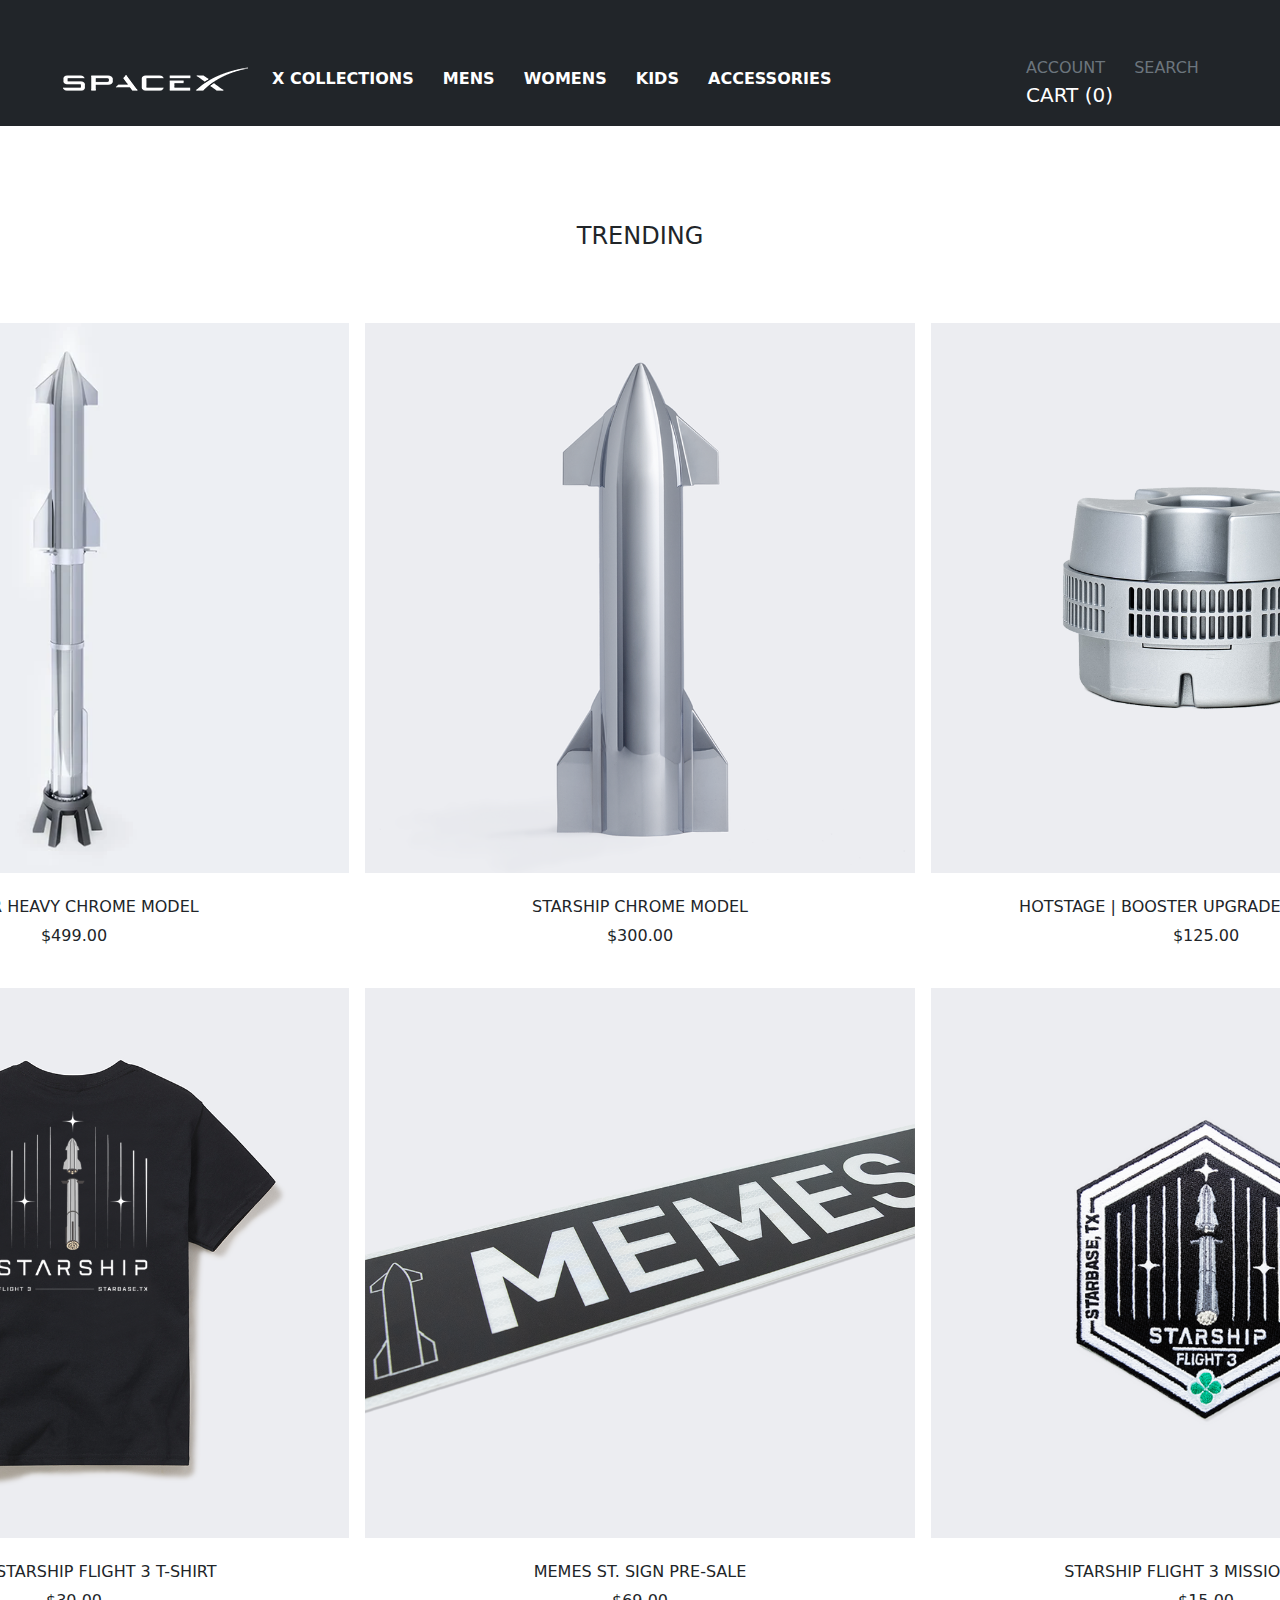
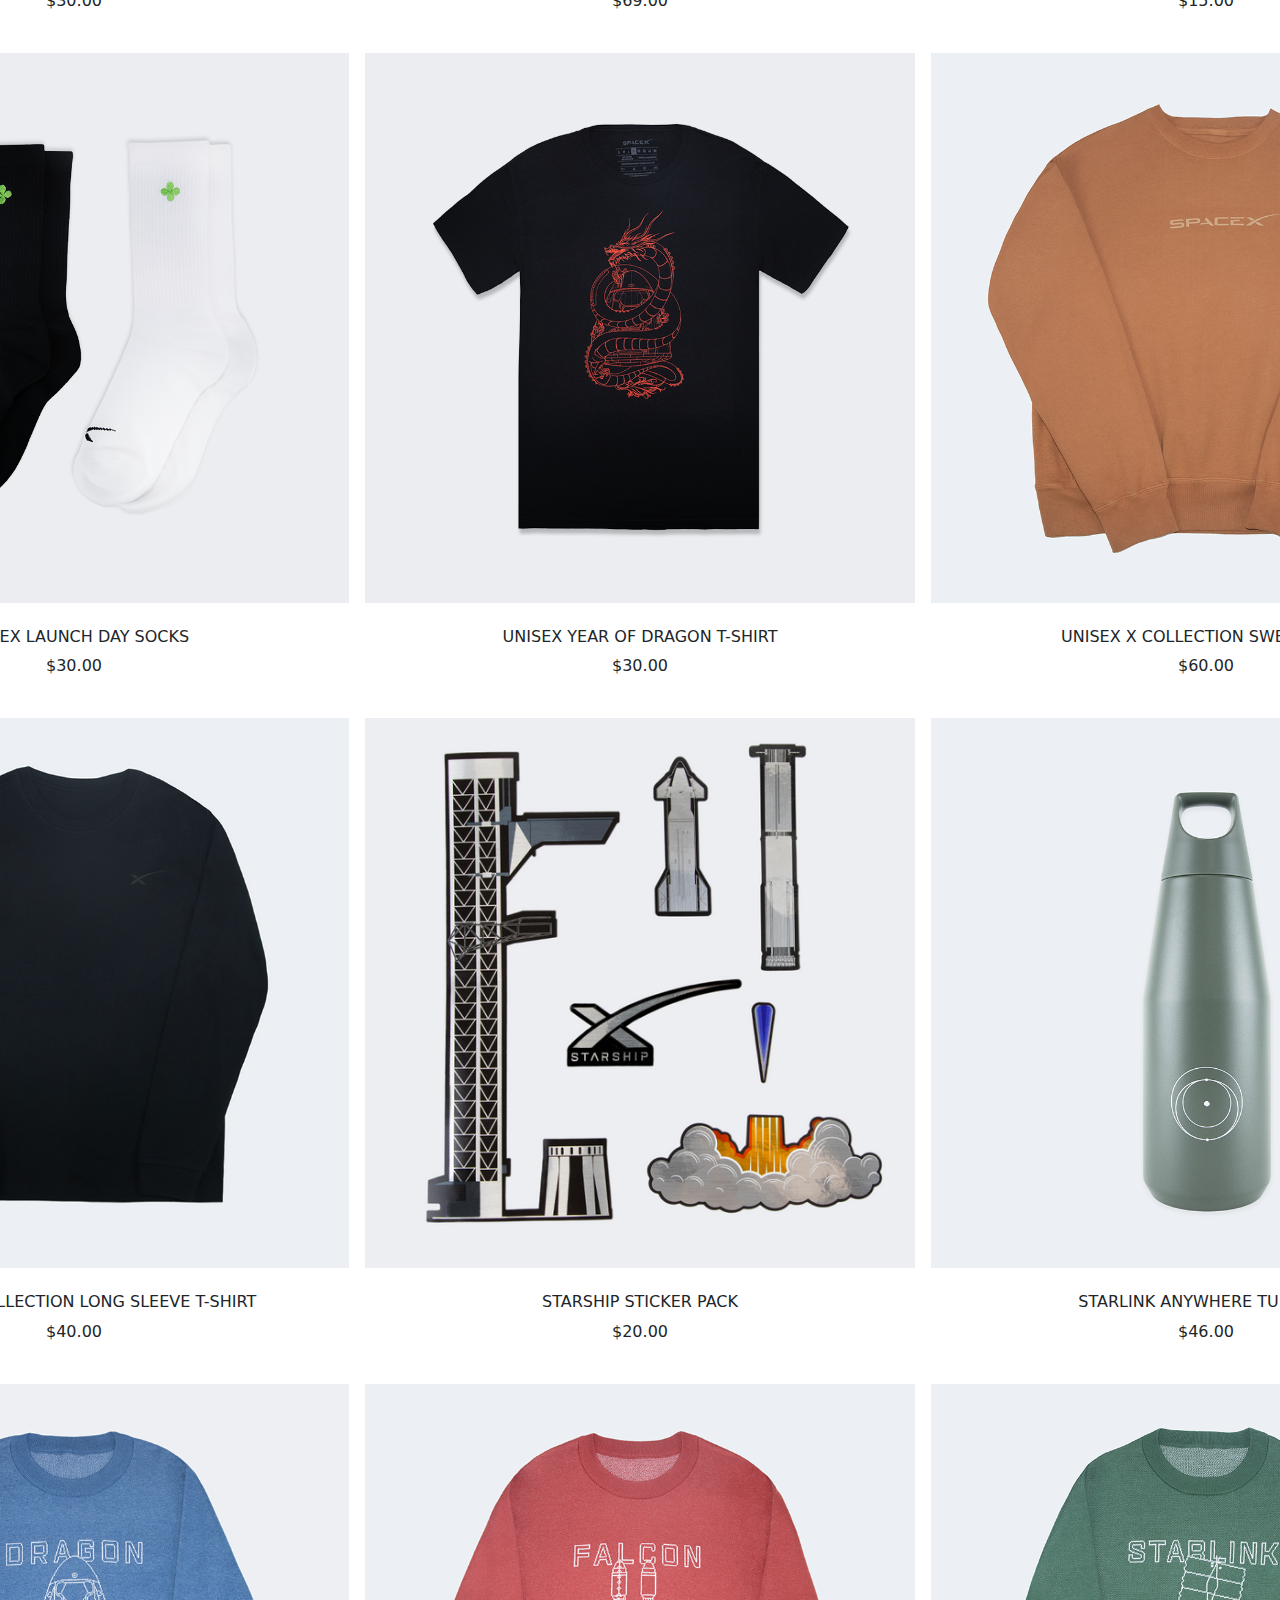
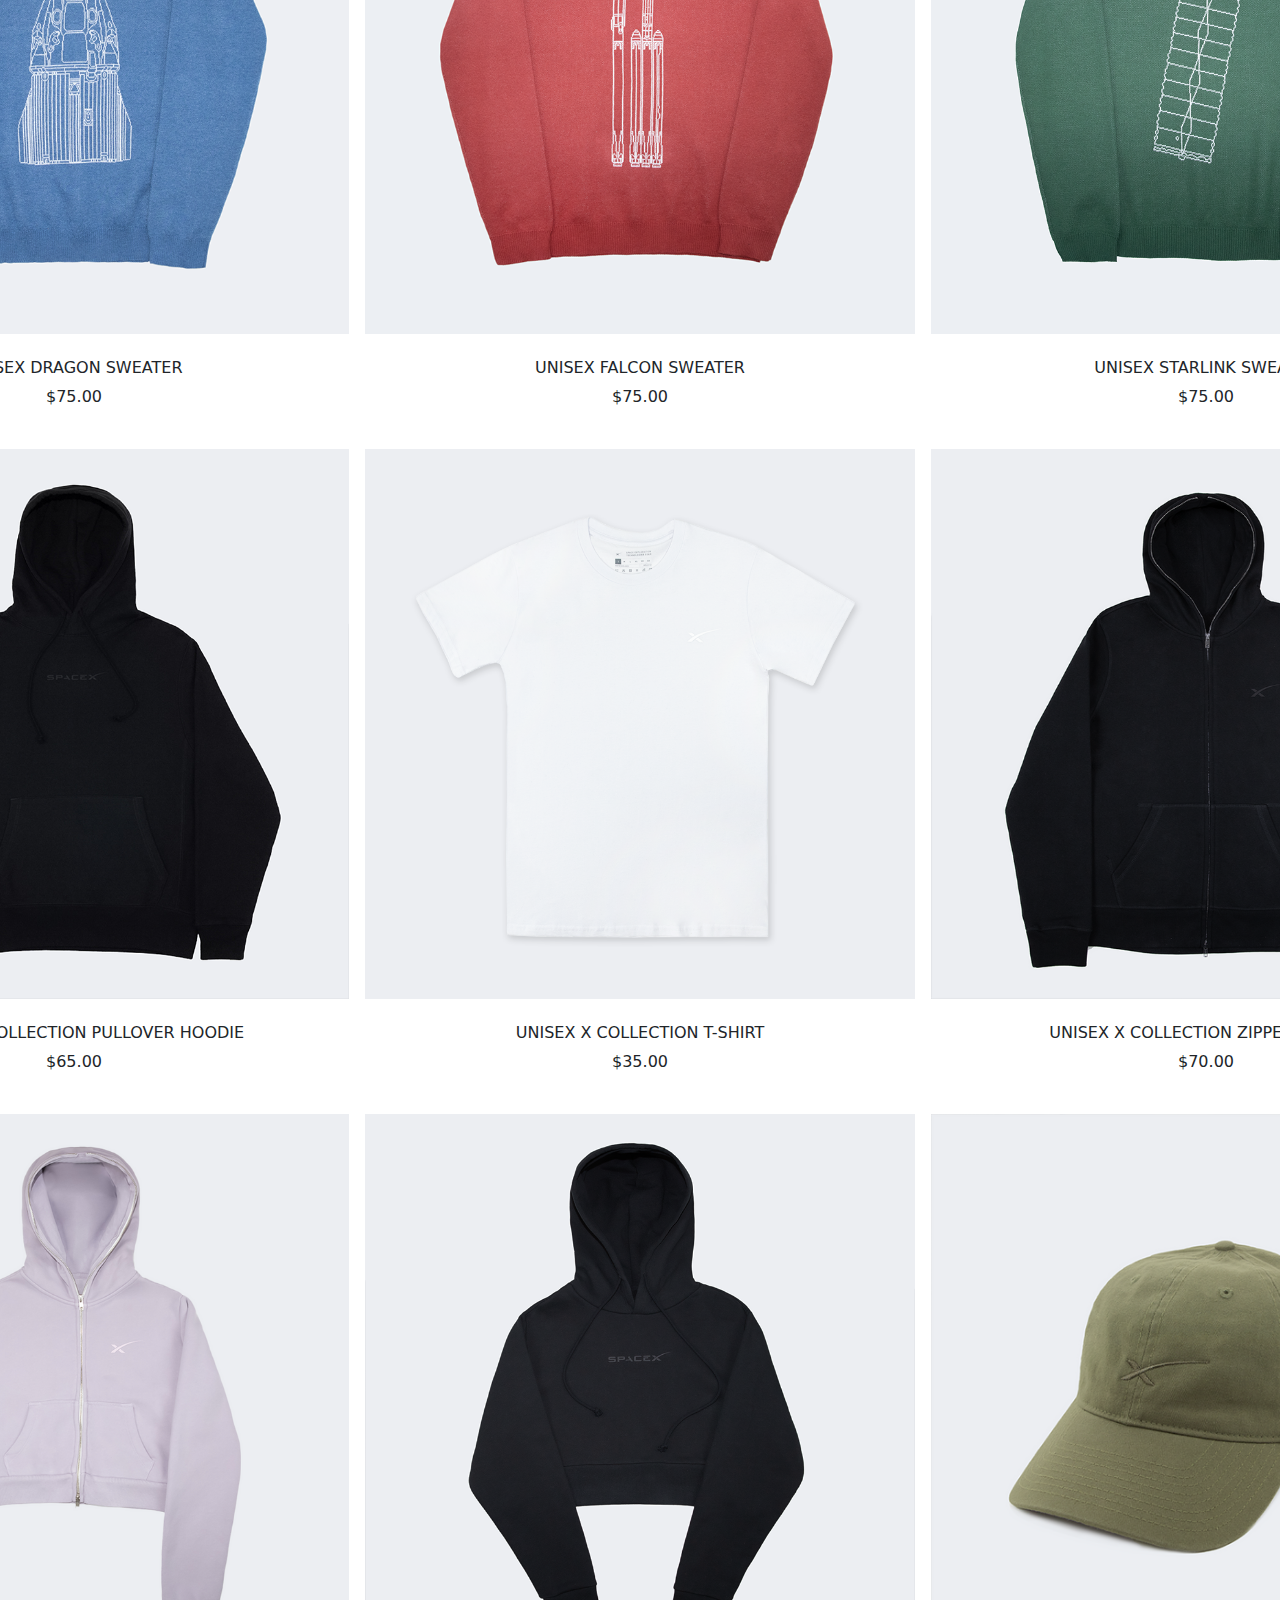
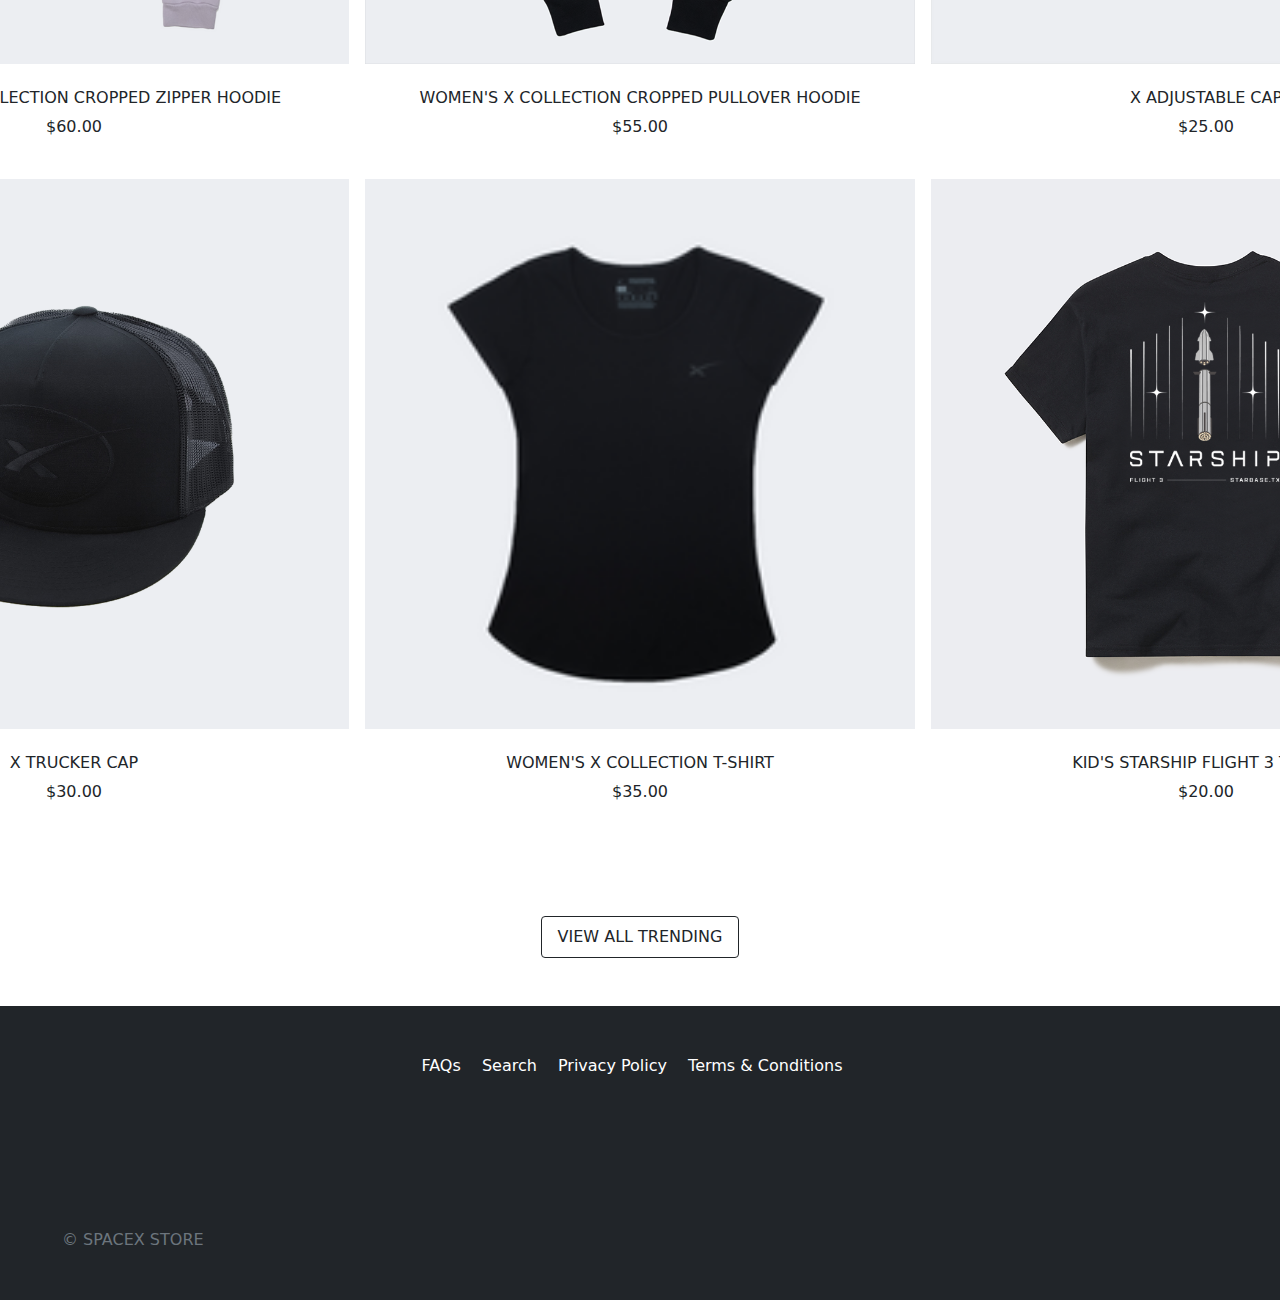
==== index.html @ 757c631a "version1" ====
<!DOCTYPE html>
<html lang="en">
<head>
    <meta charset="UTF-8">
    <meta name="viewport" content="width=device-width, initial-scale=1.0">
    <title>Document</title>
    <link rel="stylesheet" href="bootstrap-5.0.2-dist/css/bootstrap.css">
    <link rel="stylesheet" href="style.css">
    <link rel="stylesheet" href="https://cdnjs.cloudflare.com/ajax/libs/animate.css/4.1.1/animate.min.css"/>

</head>
<body>
    <nav class="bg-dark gune">
        <div class=" border-bottom bg-dark "></div>
            <div class="  pt-2 pb-2 ps-2  d-flex align-items-center bg-dark  ">
                <div class=" me-5 pe-2  "><img src="/image/svgexport-6.svg" alt="" width="25px"></div>
                <div class=" me-5  pe-4 "> <img src="/image/SpaceX_logo_white_6eaf0441-42af-4396-974e-d6dc2f8ff45c_160x@2x.png" alt="" width="125px" class="ms-3 ps-3 "></div>
                <div class="  "> <img src="/image/svgexport-8.svg" alt="" width="17px"> <img src="/image/svgexport-10.svg" alt="" width="32px" class="ps-3 "></div>
            </div>
    </nav>

    <nav class=" bg-dark pt-5 pb-3 ps-5 justify-content-center  ton ">
       <div class="row">
        <div  class=" col-lg-9 col-12 d-flex  align-items-center navimg ">
            <img src="/image/SpaceX_logo_white_6eaf0441-42af-4396-974e-d6dc2f8ff45c_160x@2x.png" alt="">  
            <div class="ps-4 navlink1 ">
            <a href="#" class="text-decoration-none text-white fw-bold pe-4 ">X COLLECTIONS</a>
            <a href="#"  class="text-decoration-none text-white fw-bold pe-4 ">MENS</a>
            <a href="#"  class="text-decoration-none text-white fw-bold pe-4 ">WOMENS</a>
            <a href="#"  class="text-decoration-none text-white fw-bold pe-4 "> KIDS</a>
            <a href="#"  class="text-decoration-none text-white fw-bold pe-4 ">ACCESSORIES</a>
        </div>
        
        </div>
        <div class="col-lg-3 col-12 border-3 border-danger ps-5 align-items-center pt-2  navlink2">
            <a href="login.html"  class=" text-decoration-none text-secondary  fw-semibold  pe-4  "> ACCOUNT</a>
            <a href="#"  class=" text-decoration-none text-secondary  fw-semibold pe-4  ">SEARCH</a>
            <a href="#"  class="text-decoration-none text-white fw-semibold pe-4  fs-5"> CART (0)</a>
        </div>
       </div>
    </nav>
    <div class="mainimg1">
        <img src="/image/X_collection_olive_hoodie_photo_main_page_x800.png" alt="" width="1759px">
    </div>
    <div class=" mt-5  pt-4 text-center  ">
        <h4 class="fw-semibold ">TRENDING</h4>
    </div>
    <div class="dupe">
    <div class=" gyat  mt-5 pt-4 d-flex gap-3 justify-content-center ">
    <div class="one1">
        <img src="/image/SpaceXBoosterFullyStacked_600x.webp" alt="" width="550px">
        <img src="/image/StarshipBoosterOpenedPackaging_800x.webp" alt="" width="550px" class="onedune">
        <h6 class="text-center mt-4 ">SUPER HEAVY CHROME MODEL</h6>
        <p class="text-center fw-normal ">$499.00</p>
    </div>
    <div class="one2 ">
        <img src="/image/Unknown-1_900x.png" alt="" width="550px">
        <img src="/image/Unknown-2_800x.webp" alt="" width="550px" class="twodune">
        <h6 class="text-center mt-4 ">STARSHIP CHROME MODEL</h6>
        <p class="text-center fw-normal ">$300.00</p>
    </div>
    <div class="one3 ">
        <img src="/image/hotstage_900x.png" alt="" width="550px">
        <img src="/image/hotstage_booster_1_800x.webp" alt="" width="550px" class="threedune">
        <h6 class="text-center mt-4 ">HOTSTAGE | BOOSTER UPGRADE KIT PRE-SALE</h6>
        <p class="text-center fw-normal ">$125.00</p>
    </div>
          </div>
      
          <div class=" gyat  mt-4 d-flex gap-3 justify-content-center ">
            <div class="one4">
            <img src="/image/KIDS-STARSHIPFLIGHT3-T-SHIRT-BLACK-BACK_900x.png" alt="" width="550px">
            <img src="/image/STARSHIPFLIGHT3_UNISEX-BLACK-FRONT_800x.webp" alt="" width="550px" class="fourdune">
            <h6 class="text-center mt-4 ">UNISEX STARSHIP FLIGHT 3 T-SHIRT</h6>
            <p class="text-center fw-normal ">$30.00</p>
        </div>
        <div class="one5 ">
            <img src="/image/SpaceXMemesStreetSign2_900x.png" alt="" width="550px">
            <img src="/image/SpaceXMemesStreetSignIRL_800x.webp" alt="" width="550px" class="fivedune">
            <h6 class="text-center mt-4 ">MEMES ST. SIGN PRE-SALE</h6>
            <p class="text-center fw-normal ">$69.00</p>
        </div>
        <div class="one6 ">
            <img src="/image/SpaceXStarshipFlight3Patch_700x.png" alt="" width="550px">
            <h6 class="text-center mt-4 ">STARSHIP FLIGHT 3 MISSION PATCH</h6>
            <p class="text-center fw-normal ">$15.00</p>
        </div>
    </div>
          <div  class=" gyat d-flex gap-3  mt-4 justify-content-center ">
            <div class="one7   ">
            <img src="/image/SpaceX_Launchday_Socks_900x.png" alt="" width="550px">
            <img src="/image/SX_Launchday_Socks_2_900x900.webp" alt="" width="550px" class="sevendune">
            <h6 class="text-center mt-4 ">SPACEX LAUNCH DAY SOCKS</h6>
            <p class="text-center fw-normal ">$30.00</p>
        </div>
        <div class="one8 ">
            <img src="/image/SpacexYearofDragonTeeBlackFront_900x.png" alt="" width="550px">
            <img src="/image/SpacexYearofDragonTeeBlackBack_800x.webp" alt="" width="550px" class="eightdune">
            <h6 class="text-center mt-4 ">UNISEX YEAR OF DRAGON T-SHIRT</h6>
            <p class="text-center fw-normal ">$30.00</p>
        </div>
        <div class="one9 ">
            <img src="/image/SpaceXCrewRustFront_900x.png" alt="" width="550px">
            <img src="/image/SpaceXCrewRustDetail_800x.webp" alt="" width="550px" class="ninedune">
            <h6 class="text-center mt-4 ">UNISEX X COLLECTION SWEATSHIRT</h6>
            <p class="text-center fw-normal ">$60.00</p>
        </div>
    </div>
          <div  class=" gyat d-flex gap-3  mt-4 justify-content-center ">
            <div class="one10  ">
            <img src="/image/XCollectionLongSleeveBlackFront_800x.png" alt="" width="550px">
            <img src="/image/XCollectionLongSleeveBlackDetail_900x900.webp" alt="" width="550px" class="tendune">
            <h6 class="text-center mt-4 ">UNISEX X COLLECTION LONG SLEEVE T-SHIRT</h6>
            <p class="text-center fw-normal ">$40.00</p>
        </div>
        <div class="one11 ">
            <img src="/image/STARSHIP_STICKERPACK_grid_800x_21aac1c3-1f2b-4f2a-8ccf-5a8e36e41750_600x.png" alt="" width="550px">
            <img src="/image/STARSHIP_STICKERPACK_INPACKAGING_800x_7e0c3098-86d0-441c-8fd9-7dc172e1996e_800x.webp" alt="" width="550px" class="elevendune">
            <h6 class="text-center mt-4 ">STARSHIP STICKER PACK</h6>
            <p class="text-center fw-normal ">$20.00</p>
        </div>
        <div class="one12 ">
            <img src="/image/StarlinkAnywhereTumblerMiniMilitaryGreen_900x.png" alt="" width="550px">
            <img src="/image/StarlinkAnywhereTumblerMiniMilitaryGreenNoCap_800x.webp" alt="" width="550px" class="twelvedune">
            <h6 class="text-center mt-4 ">STARLINK ANYWHERE TUMBLER</h6>
            <p class="text-center fw-normal ">$46.00</p>
        </div>
    </div>
          <div  class=" gyat d-flex gap-3  mt-4 justify-content-center ">
            <div class="one13   ">
            <img src="/image/SpaceXHolidaySweaterDragonFront_800x.png" alt="" width="550px">
            <img src="/image/SpaceXHolidaySweaterDragonCloseup_800x.webp" alt="" width="550px" class="thirteendune">
            <h6 class="text-center mt-4 ">UNISEX DRAGON SWEATER</h6>
            <p class="text-center fw-normal ">$75.00</p>
        </div>
        <div class="one14 ">
            <img src="/image/SpaceXHolidaySweaterFalconFront_b10b5ab4-86c5-4c84-a32e-e7e31f573abe_800x.png" alt="" width="550px">
            <img src="/image/SpaceXHolidaySweaterFalconDetail_800x.webp" alt="" width="550px" class="fourteendune">
            <h6 class="text-center mt-4 ">UNISEX FALCON SWEATER</h6>
            <p class="text-center fw-normal ">$75.00</p>
        </div>
        <div class="one15 ">
            <img src="/image/SpaceXHolidaySweaterStarlinkFront_d0c219f5-c2ec-48d0-852b-db7ca9bb1d57_900x.png" alt="" width="550px">
            <img src="/image/SpaceXHolidaySweaterStarlinkDetail_900x900.webp" alt="" width="550px" class="fifteendune">
            <h6 class="text-center mt-4 ">UNISEX STARLINK SWEATER</h6>
            <p class="text-center fw-normal ">$75.00</p>
        </div>
    </div>
          <div  class=" gyat d-flex gap-3  mt-4 justify-content-center ">
            <div class="one16  ">
            <img src="/image/SpaceXHoodieUnisexBlackFront2_900x.png" alt="" width="550px">
            <img src="/image/XCollectionLongSleeveBlackDetail_900x900.webp" alt="" width="550px" class="sixteendune">
            <h6 class="text-center mt-4 ">UNISEX X COLLECTION PULLOVER HOODIE</h6>
            <p class="text-center fw-normal ">$65.00</p>
        </div>
        <div class="one17 ">
            <img src="/image/Unisex_X_Collection_Tshirt_White_Front_900x.png" alt="" width="550px">
            <img src="/image/XTeeUnisexWhiteDetail_743874a6-5c48-4508-891f-db4be03e6b86_800x.webp" alt="" width="550px" class="seventeendune">
            <h6 class="text-center mt-4 ">UNISEX X COLLECTION T-SHIRT</h6>
            <p class="text-center fw-normal ">$35.00</p>
        </div>
        <div class="one18 ">
            <img src="/image/XFullZipUnisexBlack2_800x.png" alt="" width="550px">
            <img src="/image/XFullZipUnisexDetail_800x.webp" alt="" width="550px" class="eighteendune">
            <h6 class="text-center mt-4 ">UNISEX X COLLECTION ZIPPER HOODIE</h6>
            <p class="text-center fw-normal ">$70.00</p>
        </div>
    </div>
          <div  class=" gyat d-flex gap-3  mt-4 justify-content-center "> 
            <div class="one19   ">
            <img src="/image/XFullZipCroppedWomensLilacFront1_800x.png" alt="" width="550px">
            <img src="/image/XFullZipCroppedWomensLilacDetail_800x.webp" alt="" width="550px" class="nineteendune">
            <h6 class="text-center mt-4 ">WOMEN'S X COLLECTION CROPPED ZIPPER HOODIE</h6>
            <p class="text-center fw-normal ">$60.00</p>
        </div>
        <div class="one20 ">
            <img src="/image/SpaceXCroppedHoodieWomensBlackFront1_900x.png" alt="" width="550px">
            <img src="/image/SpaceXCroppedHoodieWomensBlackDetail_800x.webp" alt="" width="550px" class="twentydune">
            <h6 class="text-center mt-4 ">WOMEN'S X COLLECTION CROPPED PULLOVER HOODIE</h6>
            <p class="text-center fw-normal ">$55.00</p>
        </div>
        <div class="one21 ">
            <img src="/image/XDadhatMilitaryGreenSide_600x.png" alt="" width="550px">
            <img src="/image/XDadhatMilitaryGreenBack_800x.webp" alt="" width="550px" class="twentyonedune">
            <h6 class="text-center mt-4 ">X ADJUSTABLE CAP</h6>
            <p class="text-center fw-normal ">$25.00</p>
        </div>
    </div >
          <div  class=" gyat d-flex gap-3  mt-4 justify-content-center ">
            <div class="one22   ">
            <img src="/image/XTruckerHatAngle_900x.png" alt="" width="550px">
            <img src="/image/XTruckerHatBack_800x.webp" alt="" width="550px" class="twentytwodune">
            <h6 class="text-center mt-4 ">X TRUCKER CAP</h6>
            <p class="text-center fw-normal ">$30.00</p>
        </div>
        <div class="one23 ">
            <img src="/image/XTeeWomensBlack_200x.png" alt="" width="550px">
            <img src="/image/XTeeWomensBlackDetail_800x.webp" alt="" width="550px" class="twentythreedune">
            <h6 class="text-center mt-4 ">WOMEN'S X COLLECTION T-SHIRT</h6>
            <p class="text-center fw-normal ">$35.00</p>
        </div>
        <div class="one24 ">
            <img src="/image/KIDS-STARSHIPFLIGHT3-T-SHIRT-BLACK-BACK_900x.png" alt="" width="550px">
            <img src="/image/STARSHIPFLIGHT3_KIDS-T-SHIRT-BLACK-FRONT_800x.webp" alt="" width="550px" class="twentyfourdune">
            <h6 class="text-center mt-4 ">KID'S STARSHIP FLIGHT 3 T-SHIRT</h6>
            <p class="text-center fw-normal ">$20.00</p>
        </div>
    </div>
</div>

    <div class="text-center mt-5 pt-5 mb-5 "><button class=" fun btn btn-outline-dark text-center px-3 py-2 "> VIEW ALL TRENDING</button></div>
    <div class="clod"> 
    <div class=" crane  d-flex  gap-2 ms-4 ">

        <div class="one4">
            <img src="/image/KIDS-STARSHIPFLIGHT3-T-SHIRT-BLACK-BACK_900x.png" alt="" width="160px">
            <h6 class="text-center mt-4 ">UNISEX STARSHIP FLIGHT 3 T-SHIRT</h6>
            <p class="text-center fw-normal ">$30.00</p>
        </div>
        <div class="one1">
            <img src="/image/SpaceXBoosterFullyStacked_600x.webp" alt="" width="160px">
            <h6 class="text-center mt-4 ">SUPER HEAVY CHROME MODEL</h6>
            <p class="text-center fw-normal ">$499.00</p>
        </div>
        <div class="one2 ">
            <img src="/image/Unknown-1_900x.png" alt="" width="160px">
            <h6 class="text-center mt-4 ">STARSHIP CHROME MODEL</h6>
            <p class="text-center fw-normal ">$300.00</p>
        </div>
        <div class="one3 ">
            <img src="/image/hotstage_900x.png" alt="" width="160px">
            <h6 class="text-center mt-4 ">HOTSTAGE | BOOSTER UPGRADE KIT PRE-SALE</h6>
            <p class="text-center fw-normal ">$125.00</p>
        </div>
    
              
            <div class="one5 ">
                <img src="/image/SpaceXMemesStreetSign2_900x.png" alt="" width="160px">
                <h6 class="text-center mt-4 ">MEMES ST. SIGN PRE-SALE</h6>
                <p class="text-center fw-normal ">$69.00</p>
            </div>
            <div class="one6 ">
                <img src="/image/SpaceXStarshipFlight3Patch_700x.png" alt="" width="160px">
                <h6 class="text-center mt-4 ">STARSHIP FLIGHT 3 MISSION PATCH</h6>
                <p class="text-center fw-normal ">$15.00</p>
            </div>
        
                <div class="one7   ">
                <img src="/image/SpaceX_Launchday_Socks_900x.png" alt="" width="160px">
                <h6 class="text-center mt-4 ">SPACEX LAUNCH DAY SOCKS</h6>
                <p class="text-center fw-normal ">$30.00</p>
            </div>
            <div class="one8 ">
                <img src="/image/SpacexYearofDragonTeeBlackFront_900x.png" alt="" width="160px">
                <h6 class="text-center mt-4 ">UNISEX YEAR OF DRAGON T-SHIRT</h6>
                <p class="text-center fw-normal ">$30.00</p>
            </div>
            <div class="one9 ">
                <img src="/image/SpaceXCrewRustFront_900x.png" alt="" width="160px">
                <h6 class="text-center mt-4 ">UNISEX X COLLECTION SWEATSHIRT</h6>
                <p class="text-center fw-normal ">$60.00</p>
            </div>
        
                <div class="one10  ">
                <img src="/image/XCollectionLongSleeveBlackFront_800x.png" alt="" width="160px">
                <h6 class="text-center mt-4 ">UNISEX X COLLECTION LONG SLEEVE T-SHIRT</h6>
                <p class="text-center fw-normal ">$40.00</p>
            </div>
            <div class="one11 ">
                <img src="/image/STARSHIP_STICKERPACK_grid_800x_21aac1c3-1f2b-4f2a-8ccf-5a8e36e41750_600x.png" alt="" width="160px">
                <h6 class="text-center mt-4 ">STARSHIP STICKER PACK</h6>
                <p class="text-center fw-normal ">$20.00</p>
            </div>
            <div class="one12 ">
                <img src="/image/StarlinkAnywhereTumblerMiniMilitaryGreen_900x.png" alt="" width="160px">
                <h6 class="text-center mt-4 ">STARLINK ANYWHERE TUMBLER</h6>
                <p class="text-center fw-normal ">$46.00</p>
            </div>
       
              
                <div class="one13   ">
                <img src="/image/SpaceXHolidaySweaterDragonFront_800x.png" alt="" width="160px">
      
                <h6 class="text-center mt-4 ">UNISEX DRAGON SWEATER</h6>
                <p class="text-center fw-normal ">$75.00</p>
            </div>
            <div class="one14 ">
                <img src="/image/SpaceXHolidaySweaterFalconFront_b10b5ab4-86c5-4c84-a32e-e7e31f573abe_800x.png" alt="" width="160px">
                
                <h6 class="text-center mt-4 ">UNISEX FALCON SWEATER</h6>
                <p class="text-center fw-normal ">$75.00</p>
            </div>
            <div class="one15 ">
                <img src="/image/SpaceXHolidaySweaterStarlinkFront_d0c219f5-c2ec-48d0-852b-db7ca9bb1d57_900x.png" alt="" width="160px">
                
                <h6 class="text-center mt-4 ">UNISEX STARLINK SWEATER</h6>
                <p class="text-center fw-normal ">$75.00</p>
            </div>
        
              
                <div class="one16  ">
                <img src="/image/SpaceXHoodieUnisexBlackFront2_900x.png" alt="" width="160px">
                <h6 class="text-center mt-4 ">UNISEX X COLLECTION PULLOVER HOODIE</h6>
                <p class="text-center fw-normal ">$65.00</p>
            </div>
            <div class="one17 ">
                <img src="/image/Unisex_X_Collection_Tshirt_White_Front_900x.png" alt="" width="160px">
                <h6 class="text-center mt-4 ">UNISEX X COLLECTION T-SHIRT</h6>
                <p class="text-center fw-normal ">$35.00</p>
            </div>
            <div class="one18 ">
                <img src="/image/XFullZipUnisexBlack2_800x.png" alt="" width="160px">
                <h6 class="text-center mt-4 ">UNISEX X COLLECTION ZIPPER HOODIE</h6>
                <p class="text-center fw-normal ">$70.00</p>
            </div>
        
                <div class="one19   ">
                <img src="/image/XFullZipCroppedWomensLilacFront1_800x.png" alt="" width="160px">
                <img src="/image/XFullZipCroppedWomensLilacDetail_800x.webp" alt="" width="550px" class="nineteendune">
                <h6 class="text-center mt-4 ">WOMEN'S X COLLECTION CROPPED ZIPPER HOODIE</h6>
                <p class="text-center fw-normal ">$60.00</p>
            </div>
            <div class="one20 ">
                <img src="/image/SpaceXCroppedHoodieWomensBlackFront1_900x.png" alt="" width="160px">
                <h6 class="text-center mt-4 ">WOMEN'S X COLLECTION CROPPED PULLOVER HOODIE</h6>
                <p class="text-center fw-normal ">$55.00</p>
            </div>
            <div class="one21 ">
                <img src="/image/XDadhatMilitaryGreenSide_600x.png" alt="" width="160px">

                <h6 class="text-center mt-4 ">X ADJUSTABLE CAP</h6>
                <p class="text-center fw-normal ">$25.00</p>
            </div>
        
              
                <div class="one22   ">
                <img src="/image/XTruckerHatAngle_900x.png" alt="" width="160px">
                <h6 class="text-center mt-4 ">X TRUCKER CAP</h6>
                <p class="text-center fw-normal ">$30.00</p>
            </div>
            <div class="one23 ">
                <img src="/image/XTeeWomensBlack_200x.png" alt="" width="160px">
                <h6 class="text-center mt-4 ">WOMEN'S X COLLECTION T-SHIRT</h6>
                <p class="text-center fw-normal ">$35.00</p>
            </div>
            <div class="one24 ">
                <img src="/image/KIDS-STARSHIPFLIGHT3-T-SHIRT-BLACK-BACK_900x.png" alt="" width="160px">
                <h6 class="text-center mt-4 ">KID'S STARSHIP FLIGHT 3 T-SHIRT</h6>
                <p class="text-center fw-normal ">$20.00</p>
            </div>
        
</div>
</div>
    <footer class="bg-dark  container-fluid  mt-5 pb-5 ">
        <div class="mt-5 pt-5 text-center last "><a href="#" class="text-white text-decoration-none pe-3">FAQs</a>
            <a href="#" class="text-white text-decoration-none pe-3" >Search</a>
            <a href="#" class="text-white text-decoration-none pe-3" >Privacy Policy</a>
            <a href="#" class="text-white text-decoration-none pe-3">Terms & Conditions</a>
        </div>
        <div class=" two"><a href="#" class="text-secondary text-decoration-none fw-normal  ">© SPACEX STORE</a></div>

    </footer>

    <script src="https://cdn.jsdelivr.net/npm/bootstrap@5.0.2/dist/js/bootstrap.bundle.min.js" integrity="sha384-MrcW6ZMFYlzcLA8Nl+NtUVF0sA7MsXsP1UyJoMp4YLEuNSfAP+JcXn/tWtIaxVXM" crossorigin="anonymous"></script>
</body>
</html>
---- style.css ----
*{ margin: 0%;
padding: 0%;
box-sizing:border-box ;
}

.gune{
  display: none;
}
.one1{
  width: 556px;
  position: relative;
}
.onedune{
  position: absolute;
  top: 0;
  left: 0;
  opacity: 0;
  transition: opacity 0.3s ease;
}
.one1:hover .onedune{
  opacity: 1;
}

.one2{
  width: 556px;
  position: relative;
}
.twodune{
  position: absolute;
  top: 0;
  left: 0;
  opacity: 0;
  transition: opacity 0.3s ease;
}
.one2:hover .twodune{
  opacity: 1;
}
.one3{
  width: 556px;
  position: relative;
}
.threedune{
  position: absolute;
  top: 0;
  left: 0;
  opacity: 0;
  transition: opacity 0.3s ease;
}
.one3:hover .threedune{
  opacity: 1;
}
.one4{
  width: 556px;
  position: relative;
}
.fourdune{
  position: absolute;
  top: 0;
  left: 0;
  opacity: 0;
  transition: opacity 0.3s ease;
}
.one4:hover .fourdune{
  opacity: 1;
}
.one5{
  width: 556px;
  position: relative;
}
.fivedune{
  position: absolute;
  top: 0;
  left: 0;
  opacity: 0;
  transition: opacity 0.3s ease;
}
.one5:hover .fivedune{
  opacity: 1;
}
.one6{
  width: 556px;
  position: relative;
}
.sixdune{
  position: absolute;
  top: 0;
  left: 0;
  opacity: 0;
  transition: opacity 0.3s ease;
}
.one6:hover .sixdune{
  opacity: 1;
}
.one7{
  width: 556px;
  position: relative;
}
.sevendune{
  position: absolute;
  top: 0;
  left: 0;
  opacity: 0;
  transition: opacity 0.3s ease;
}
.one7:hover .sevendune{
  opacity: 1;
}
.one8{
  width: 556px;
  position: relative;
}
.eightdune{
  position: absolute;
  top: 0;
  left: 0;
  opacity: 0;
  transition: opacity 0.3s ease;
}
.one8:hover .eightdune{
  opacity: 1;
}
.one9{
  width: 556px;
  position: relative;
}
.ninedune{
  position: absolute;
  top: 0;
  left: 0;
  opacity: 0;
  transition: opacity 0.3s ease;
}
.one9:hover .ninedune{
  opacity: 1;
}
.one10{
  width: 556px;
  position: relative;
}
.tendune{
  position: absolute;
  top: 0;
  left: 0;
  opacity: 0;
  transition: opacity 0.3s ease;
}
.one10:hover .tendune{
  opacity: 1;
}
.one11{
  width: 556px;
  position: relative;
}
.elevendune{
  position: absolute;
  top: 0;
  left: 0;
  opacity: 0;
  transition: opacity 0.3s ease;
}
.one11:hover .elevendune{
  opacity: 1;
}
.one12{
  width: 556px;
  position: relative;
}
.twelvedune{
  position: absolute;
  top: 0;
  left: 0;
  opacity: 0;
  transition: opacity 0.3s ease;
}
.one12:hover .twelvedune{
  opacity: 1;
}
.one13{
  width: 556px;
  position: relative;
}
.thirteendune{
  position: absolute;
  top: 0;
  left: 0;
  opacity: 0;
  transition: opacity 0.3s ease;
}
.one13:hover .thirteendune{
  opacity: 1;
}
.one14{
  width: 556px;
  position: relative;
}
.fourteendune{
  position: absolute;
  top: 0;
  left: 0;
  opacity: 0;
  transition: opacity 0.3s ease;
}
.one14:hover .fourteendune{
  opacity: 1;
}
.one15{
  width: 556px;
  position: relative;
}
.fifteendune{
  position: absolute;
  top: 0;
  left: 0;
  opacity: 0;
  transition: opacity 0.3s ease;
}
.one15:hover .fifteendune{
  opacity: 1;
}
.one16{
  width: 556px;
  position: relative;
}
.sixteendune{
  position: absolute;
  top: 0;
  left: 0;
  opacity: 0;
  transition: opacity 0.3s ease;
}
.one16:hover .sixteendune{
  opacity: 1;
}
.one17{
  width: 556px;
  position: relative;
}
.seventeendune{
  position: absolute;
  top: 0;
  left: 0;
  opacity: 0;
  transition: opacity 0.3s ease;
}
.one17:hover .seventeendune{
  opacity: 1;
}
.one18{
  width: 556px;
  position: relative;
}
.eighteendune{
  position: absolute;
  top: 0;
  left: 0;
  opacity: 0;
  transition: opacity 0.3s ease;
}
.one18:hover .eighteendune{
  opacity: 1;
}
.one19{
  width: 556px;
  position: relative;
}
.nineteendune{
  position: absolute;
  top: 0;
  left: 0;
  opacity: 0;
  transition: opacity 0.3s ease;
}
.one19:hover .nineteendune{
  opacity: 1;
}
.one20{
  width: 556px;
  position: relative;
}
.twentydune{
  position: absolute;
  top: 0;
  left: 0;
  opacity: 0;
  transition: opacity 0.3s ease;
}
.one20:hover .twentydune{
  opacity: 1;
}
.one21{
  width: 556px;
  position: relative;
}
.twentyonedune{
  position: absolute;
  top: 0;
  left: 0;
  opacity: 0;
  transition: opacity 0.3s ease;
}
.one21:hover .twentyonedune{
  opacity: 1;
}
.one22{
  width: 556px;
  position: relative;
}
.twentytwodune{
  position: absolute;
  top: 0;
  left: 0;
  opacity: 0;
  transition: opacity 0.3s ease;
}
.one22:hover .twentytwodune{
  opacity: 1;
}
.one23{
  width: 556px;
  position: relative;
}
.twentythreedune{
  position: absolute;
  top: 0;
  left: 0;
  opacity: 0;
  transition: opacity 0.3s ease;
}
.one23:hover .twentythreedune{
  opacity: 1;
}
.one24{
  width: 556px;
  position: relative;
}
.twentyfourdune{
  position: absolute;
  top: 0;
  left: 0;
  opacity: 0;
  transition: opacity 0.3s ease;
}
.one24:hover .twentyfourdune{ 
  opacity: 1;
}

.two{
  margin-top: 150px;
  margin-left: 50px; 
  
  
}
.crane{

flex-wrap: wrap;
  display: none;
}
.put1>input{
  outline-color:grey ;
}
.put1>input{
  width: 330px;
}
.clod{
  display: none;
}





@media only screen and (max-width: 480px){
  .clod{
    display: contents;
  }

  
  .ton{
    display: none;
  }
  .gune{
    display: contents;
    width: 200px;
  }
  .mainimg1>img{
    width: 375px;
  }
  
  .put1>input{
    width: 330px;
  }
  .two{
    text-align: center;
    margin-left: 0px;
  }
  .last{
    width: 250px;
    margin-left: 60px;
    
  }
  
  .crane{
    display: contents;
   overflow-x: hidden;
  }
  .dupe{
    display: none;
  }
  
.one1{
  width: 166px;
  position: relative;
}
.onedune{
  position: absolute;
  top: 0;
  left: 0;
  opacity: 0;
  transition: opacity 0.3s ease;
}
.one1:hover .onedune{
  opacity: 1;
}

.one2{
  width: 166px;
  position: relative;
}
.twodune{
  position: absolute;
  top: 0;
  left: 0;
  opacity: 0;
  transition: opacity 0.3s ease;
}
.one2:hover .twodune{
  opacity: 1;
}
.one3{
  width: 166px;
  position: relative;
}
.threedune{
  position: absolute;
  top: 0;
  left: 0;
  opacity: 0;
  transition: opacity 0.3s ease;
}
.one3:hover .threedune{
  opacity: 1;
}
.one4{
  width: 166px;
  position: relative;
}
.fourdune{
  position: absolute;
  top: 0;
  left: 0;
  opacity: 0;
  transition: opacity 0.3s ease;
}
.one4:hover .fourdune{
  opacity: 1;
}
.one5{
  width: 166px;
  position: relative;
}
.fivedune{
  position: absolute;
  top: 0;
  left: 0;
  opacity: 0;
  transition: opacity 0.3s ease;
}
.one5:hover .fivedune{
  opacity: 1;
}
.one6{
  width: 166px;
  position: relative;
}
.sixdune{
  position: absolute;
  top: 0;
  left: 0;
  opacity: 0;
  transition: opacity 0.3s ease;
}
.one6:hover .sixdune{
  opacity: 1;
}
.one7{
  width: 166px;
  position: relative;
}
.sevendune{
  position: absolute;
  top: 0;
  left: 0;
  opacity: 0;
  transition: opacity 0.3s ease;
}
.one7:hover .sevendune{
  opacity: 1;
}
.one8{
  width: 166px;
  position: relative;
}
.eightdune{
  position: absolute;
  top: 0;
  left: 0;
  opacity: 0;
  transition: opacity 0.3s ease;
}
.one8:hover .eightdune{
  opacity: 1;
}
.one9{
  width: 166px;
  position: relative;
}
.ninedune{
  position: absolute;
  top: 0;
  left: 0;
  opacity: 0;
  transition: opacity 0.3s ease;
}
.one9:hover .ninedune{
  opacity: 1;
}
.one10{
  width: 166px;
  position: relative;
}
.tendune{
  position: absolute;
  top: 0;
  left: 0;
  opacity: 0;
  transition: opacity 0.3s ease;
}
.one10:hover .tendune{
  opacity: 1;
}
.one11{
  width: 166px;
  position: relative;
}
.elevendune{
  position: absolute;
  top: 0;
  left: 0;
  opacity: 0;
  transition: opacity 0.3s ease;
}
.one11:hover .elevendune{
  opacity: 1;
}
.one12{
  width: 166px;
  position: relative;
}
.twelvedune{
  position: absolute;
  top: 0;
  left: 0;
  opacity: 0;
  transition: opacity 0.3s ease;
}
.one12:hover .twelvedune{
  opacity: 1;
}
.one13{
  width: 166px;
  position: relative;
}
.thirteendune{
  position: absolute;
  top: 0;
  left: 0;
  opacity: 0;
  transition: opacity 0.3s ease;
}
.one13:hover .thirteendune{
  opacity: 1;
}
.one14{
  width: 166px;
  position: relative;
}
.fourteendune{
  position: absolute;
  top: 0;
  left: 0;
  opacity: 0;
  transition: opacity 0.3s ease;
}
.one14:hover .fourteendune{
  opacity: 1;
}
.one15{
  width: 166px;
  position: relative;
}
.fifteendune{
  position: absolute;
  top: 0;
  left: 0;
  opacity: 0;
  transition: opacity 0.3s ease;
}
.one15:hover .fifteendune{
  opacity: 1;
}
.one16{
  width: 166px;
  position: relative;
}
.sixteendune{
  position: absolute;
  top: 0;
  left: 0;
  opacity: 0;
  transition: opacity 0.3s ease;
}
.one16:hover .sixteendune{
  opacity: 1;
}
.one17{
  width: 166px;
  position: relative;
}
.seventeendune{
  position: absolute;
  top: 0;
  left: 0;
  opacity: 0;
  transition: opacity 0.3s ease;
}
.one17:hover .seventeendune{
  opacity: 1;
}
.one18{
  width: 166px;
  position: relative;
}
.eighteendune{
  position: absolute;
  top: 0;
  left: 0;
  opacity: 0;
  transition: opacity 0.3s ease;
}
.one18:hover .eighteendune{
  opacity: 1;
}
.one19{
  width: 166px;
  position: relative;
}
.nineteendune{
  position: absolute;
  top: 0;
  left: 0;
  opacity: 0;
  transition: opacity 0.3s ease;
}
.one19:hover .nineteendune{
  opacity: 1;
}
.one20{
  width: 166px;
  position: relative;
}
.twentydune{
  position: absolute;
  top: 0;
  left: 0;
  opacity: 0;
  transition: opacity 0.3s ease;
}
.one20:hover .twentydune{
  opacity: 1;
}
.one21{
  width: 166px;
  position: relative;
}
.twentyonedune{
  position: absolute;
  top: 0;
  left: 0;
  opacity: 0;
  transition: opacity 0.3s ease;
}
.one21:hover .twentyonedune{
  opacity: 1;
}
.one22{
  width: 166px;
  position: relative;
}
.twentytwodune{
  position: absolute;
  top: 0;
  left: 0;
  opacity: 0;
  transition: opacity 0.3s ease;
}
.one22:hover .twentytwodune{
  opacity: 1;
}
.one23{
  width: 166px;
  position: relative;
}
.twentythreedune{
  position: absolute;
  top: 0;
  left: 0;
  opacity: 0;
  transition: opacity 0.3s ease;
}
.one23:hover .twentythreedune{
  opacity: 1;
}
.one24{
  width: 166px;
  position: relative;
}
.twentyfourdune{
  position: absolute;
  top: 0;
  left: 0;
  opacity: 0;
  transition: opacity 0.3s ease;
}
.one24:hover .twentyfourdune{ 
  opacity: 1;
}
h6{
  font-size: 12px;
}

  }
  
  
  
  /* .gyat{
    width: 250px;
    flex-wrap:wrap;
  }
  .one1>img{
    width:120px ;
  }
  .one1>h6{
    font-size: 10px;
    width: 120px;
    font-weight: 700;
  }    
  .one1>p{
    font-size: 10px;
    font-weight: bold;

  }
  .one1{
    width: 126px;
    text-align: center;
  }
  .one2>img{
    width:120px ;
  }
  .one2>h6{
    font-size: 10px;
    width: 120px;
    font-weight: 700;
  }    
  .one2>p{
    font-size: 10px;
    font-weight: bold;

  }
  .one2{
    width: 126px;
    text-align: center;
  }
  .one3>img{
    width:190px ;
  }
  .one3>h6{
    font-size: 13px;
    width: 170px;
    font-weight: 700;
  }    
  .one3>p{
    font-size: 15px;
    font-weight: bold;

  }
  .one3{
    width: 196px;
    text-align: center;
  }
  
   */
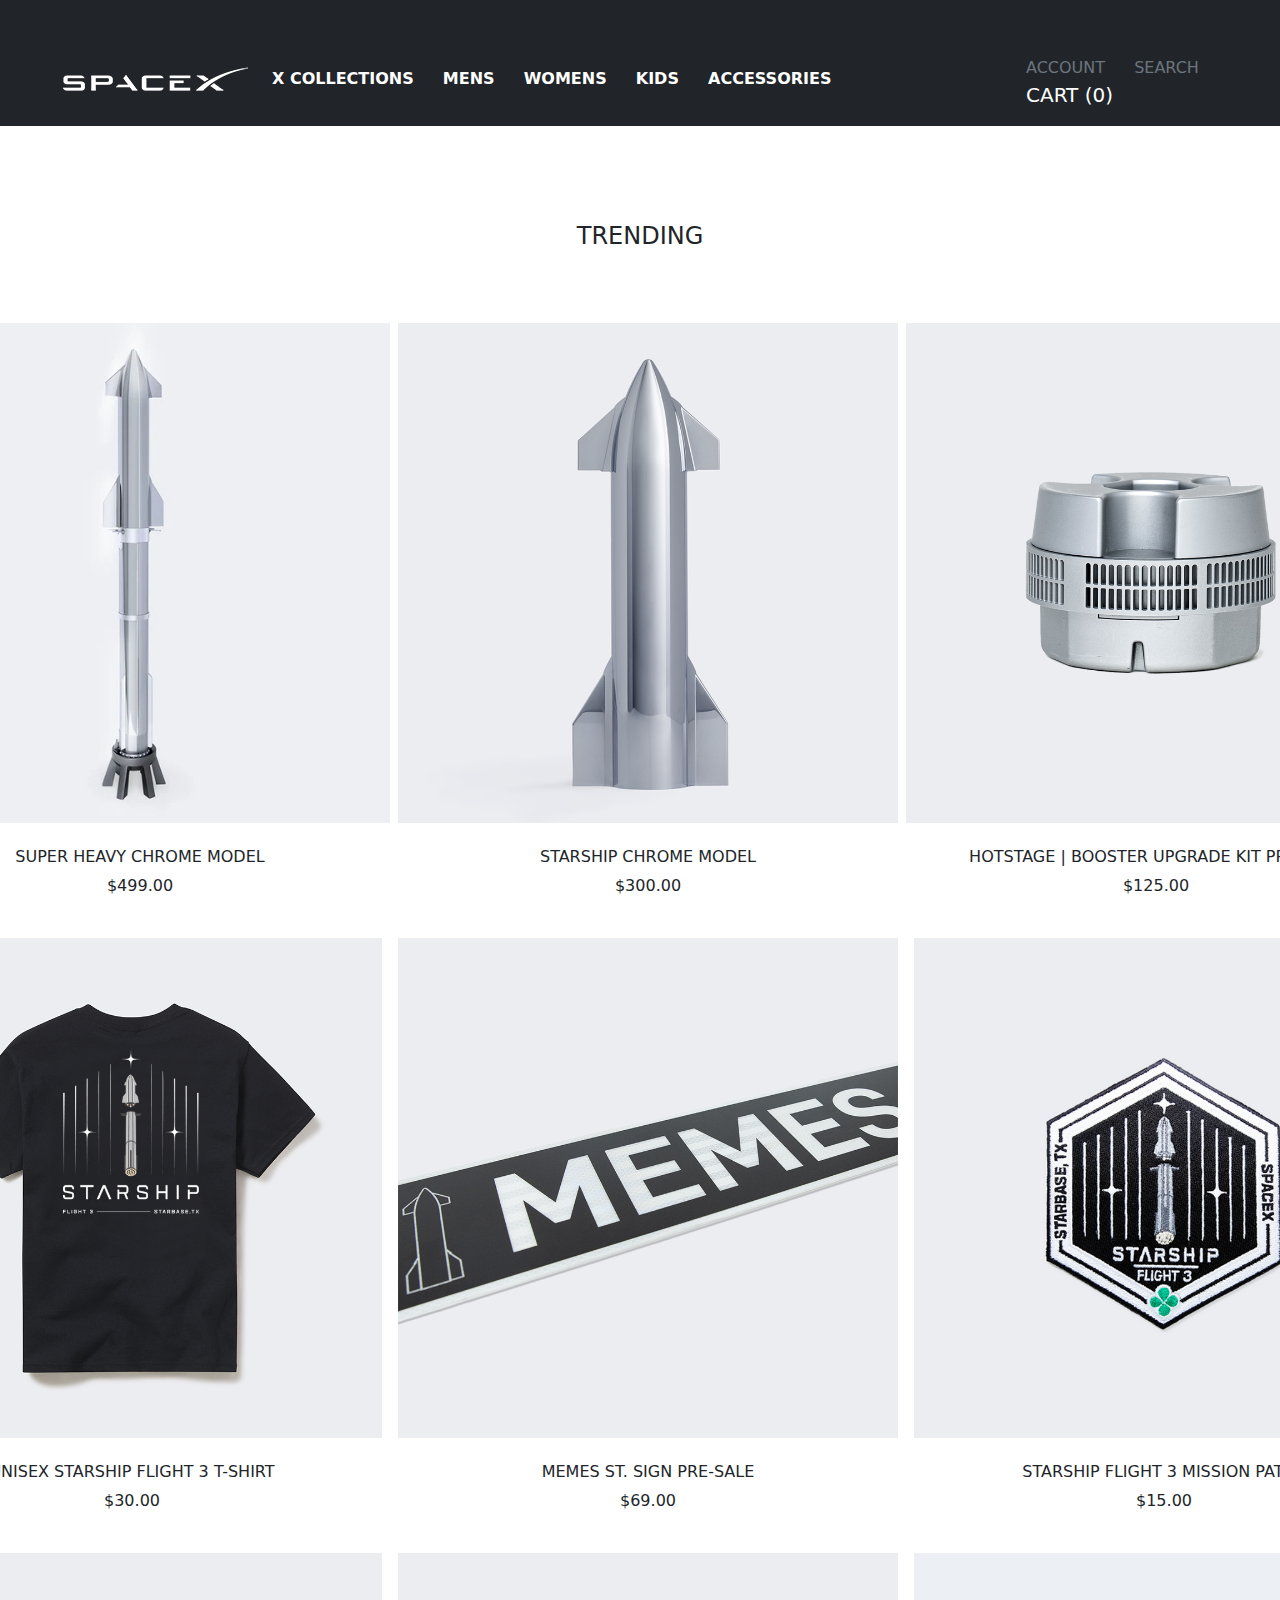
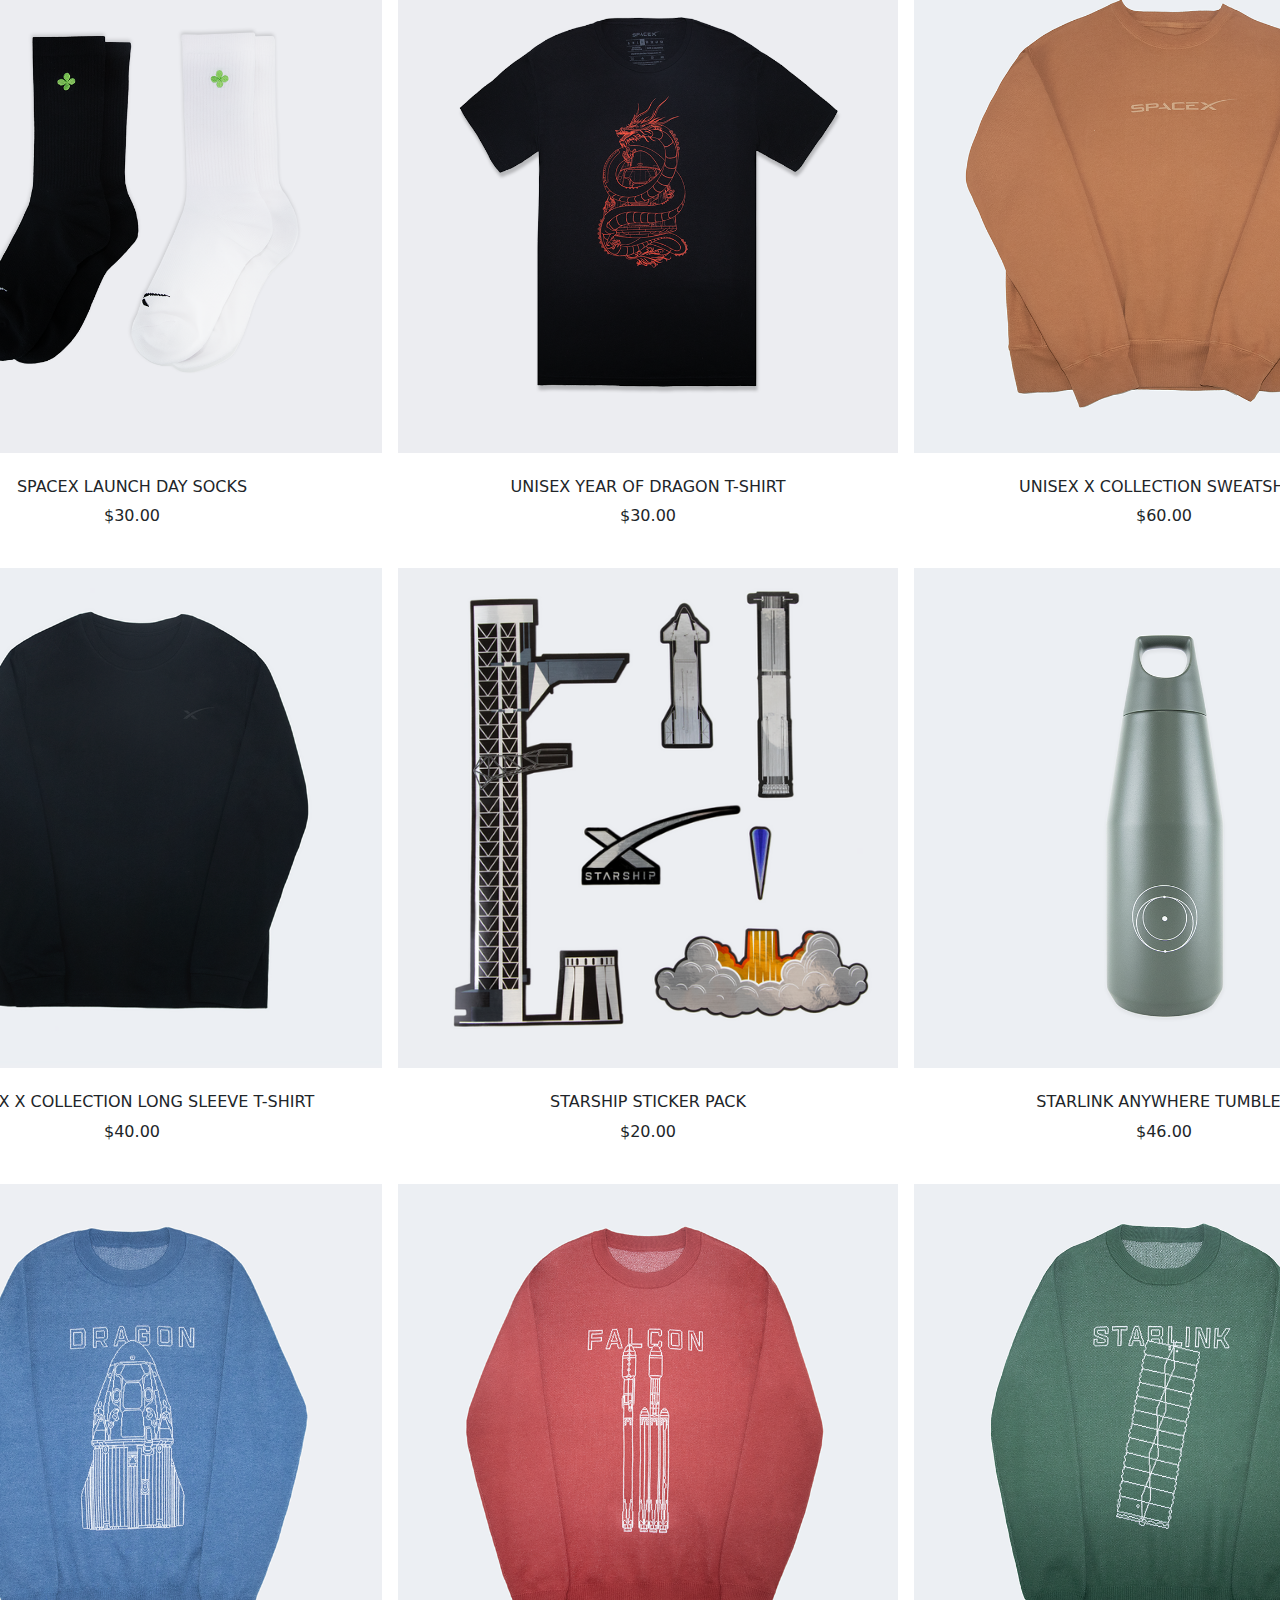
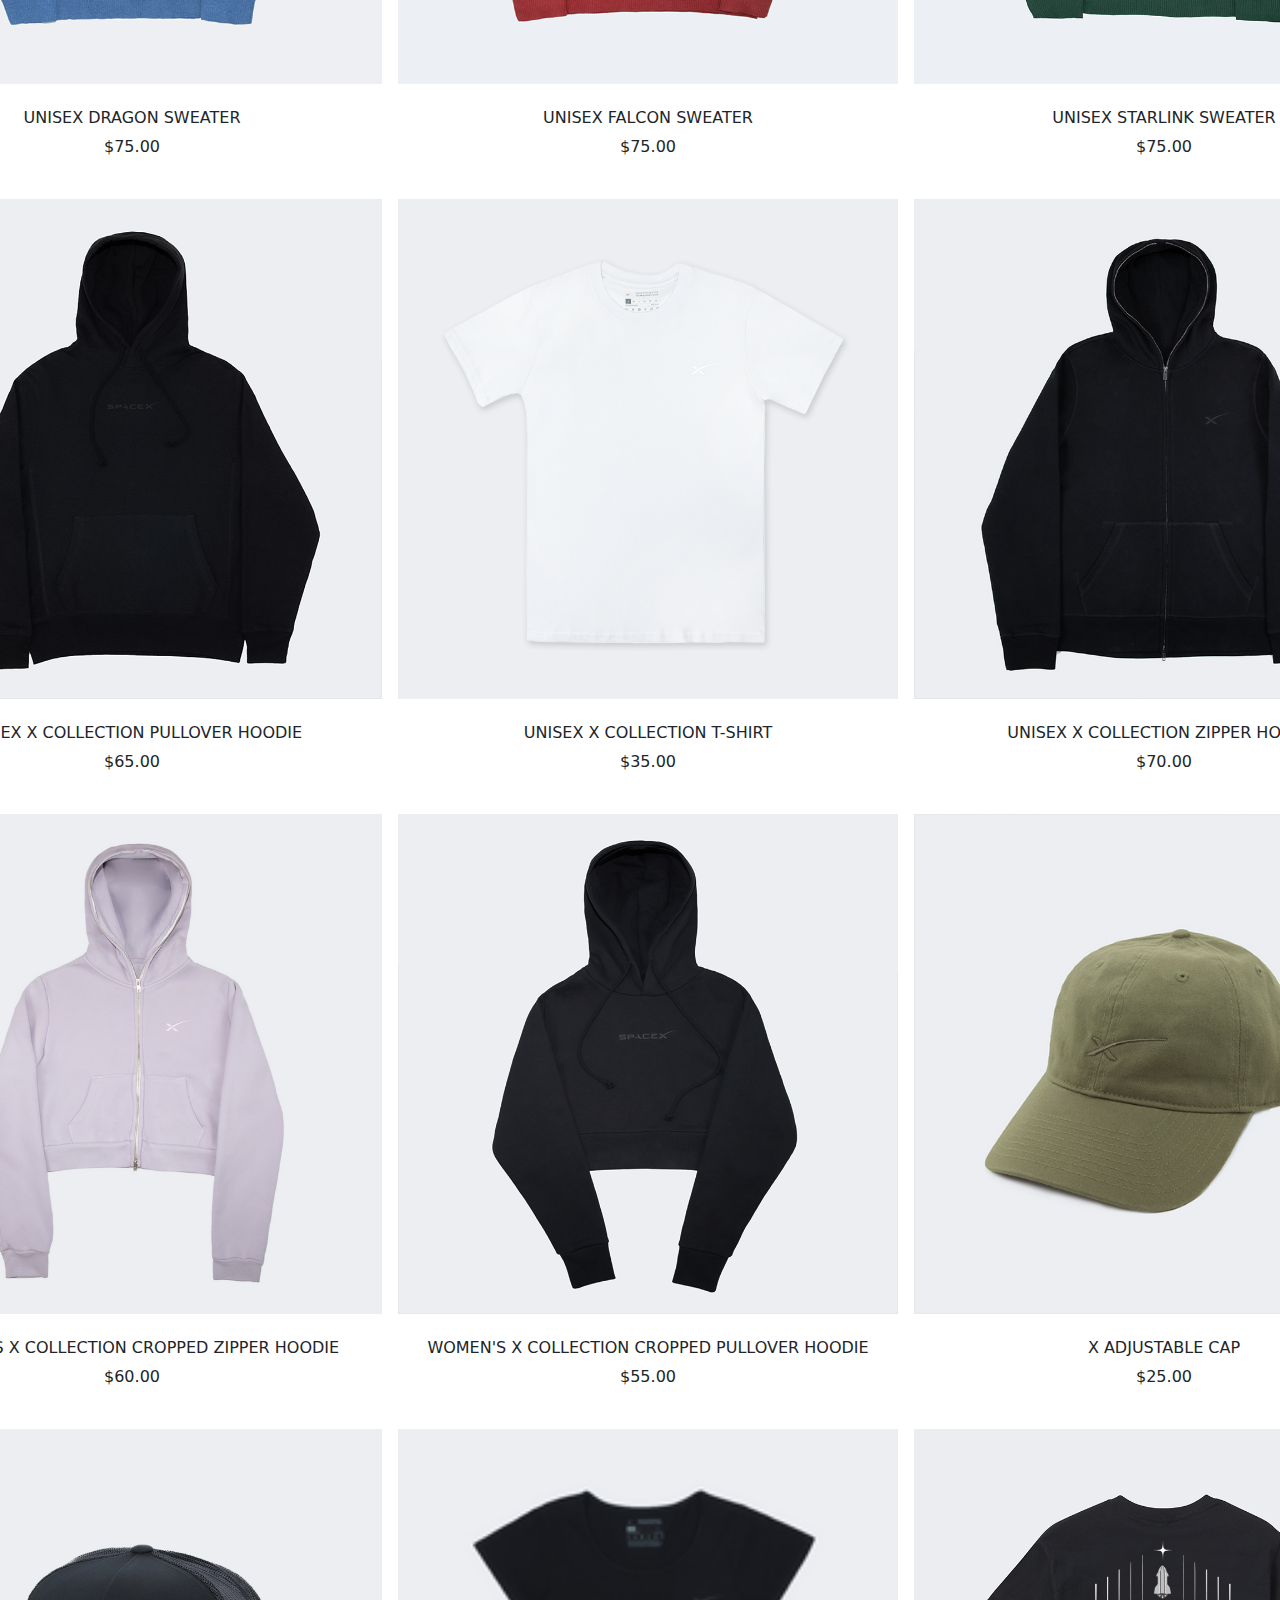
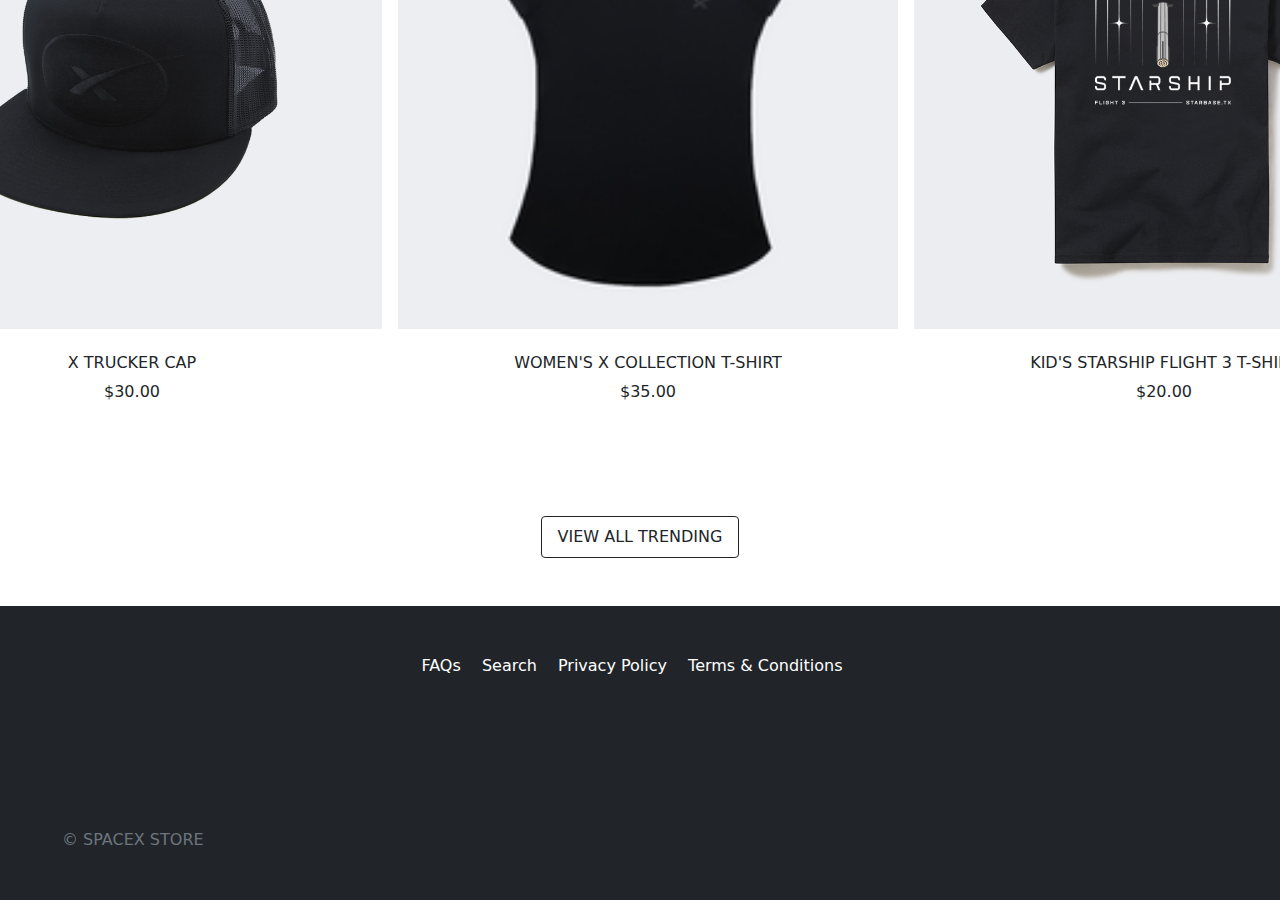
==== commit 88bd1b3a: "version1" ====
--- a/index.html
+++ b/index.html
@@ -13,16 +13,16 @@
     <nav class="bg-dark gune">
         <div class=" border-bottom bg-dark "></div>
             <div class="  pt-2 pb-2 ps-2  d-flex align-items-center bg-dark  ">
-                <div class=" me-5 pe-2  "><img src="/image/svgexport-6.svg" alt="" width="25px"></div>
-                <div class=" me-5  pe-4 "> <img src="/image/SpaceX_logo_white_6eaf0441-42af-4396-974e-d6dc2f8ff45c_160x@2x.png" alt="" width="125px" class="ms-3 ps-3 "></div>
-                <div class="  "> <img src="/image/svgexport-8.svg" alt="" width="17px"> <img src="/image/svgexport-10.svg" alt="" width="32px" class="ps-3 "></div>
+                <div class=" me-5 pe-2  "><img src="image/svgexport-6.svg" alt="" width="25px"></div>
+                <div class=" me-5  pe-4 "> <img src="image/SpaceX_logo_white_6eaf0441-42af-4396-974e-d6dc2f8ff45c_160x@2x.png" alt="" width="125px" class="ms-3 ps-3 "></div>
+                <div class="  "> <img src="image/svgexport-8.svg" alt="" width="17px"> <img src="image/svgexport-10.svg" alt="" width="32px" class="ps-3 "></div>
             </div>
     </nav>
 
     <nav class=" bg-dark pt-5 pb-3 ps-5 justify-content-center  ton ">
        <div class="row">
         <div  class=" col-lg-9 col-12 d-flex  align-items-center navimg ">
-            <img src="/image/SpaceX_logo_white_6eaf0441-42af-4396-974e-d6dc2f8ff45c_160x@2x.png" alt="">  
+            <img src="image/SpaceX_logo_white_6eaf0441-42af-4396-974e-d6dc2f8ff45c_160x@2x.png" alt="">  
             <div class="ps-4 navlink1 ">
             <a href="#" class="text-decoration-none text-white fw-bold pe-4 ">X COLLECTIONS</a>
             <a href="#"  class="text-decoration-none text-white fw-bold pe-4 ">MENS</a>
@@ -40,168 +40,168 @@
        </div>
     </nav>
     <div class="mainimg1">
-        <img src="/image/X_collection_olive_hoodie_photo_main_page_x800.png" alt="" width="1759px">
+        <img src="image/X_collection_olive_hoodie_photo_main_page_x800.png" alt="" width="100%">
     </div>
     <div class=" mt-5  pt-4 text-center  ">
         <h4 class="fw-semibold ">TRENDING</h4>
     </div>
     <div class="dupe">
-    <div class=" gyat  mt-5 pt-4 d-flex gap-3 justify-content-center ">
+    <div class=" gyat ms-3 mt-5 pt-4 d-flex gap-2 justify-content-center ">
     <div class="one1">
-        <img src="/image/SpaceXBoosterFullyStacked_600x.webp" alt="" width="550px">
-        <img src="/image/StarshipBoosterOpenedPackaging_800x.webp" alt="" width="550px" class="onedune">
+        <img src="image/SpaceXBoosterFullyStacked_600x.webp" alt="" width="500px">
+        <img src="image/StarshipBoosterOpenedPackaging_800x.webp" alt="" width="500px" class="onedune">
         <h6 class="text-center mt-4 ">SUPER HEAVY CHROME MODEL</h6>
         <p class="text-center fw-normal ">$499.00</p>
     </div>
     <div class="one2 ">
-        <img src="/image/Unknown-1_900x.png" alt="" width="550px">
-        <img src="/image/Unknown-2_800x.webp" alt="" width="550px" class="twodune">
+        <img src="image/Unknown-1_900x.png" alt="" width="500px">
+        <img src="image/Unknown-2_800x.webp" alt="" width="500px" class="twodune">
         <h6 class="text-center mt-4 ">STARSHIP CHROME MODEL</h6>
         <p class="text-center fw-normal ">$300.00</p>
     </div>
     <div class="one3 ">
-        <img src="/image/hotstage_900x.png" alt="" width="550px">
-        <img src="/image/hotstage_booster_1_800x.webp" alt="" width="550px" class="threedune">
+        <img src="image/hotstage_900x.png" alt="" width="500px">
+        <img src="image/hotstage_booster_1_800x.webp" alt="" width="500px" class="threedune">
         <h6 class="text-center mt-4 ">HOTSTAGE | BOOSTER UPGRADE KIT PRE-SALE</h6>
         <p class="text-center fw-normal ">$125.00</p>
     </div>
           </div>
       
-          <div class=" gyat  mt-4 d-flex gap-3 justify-content-center ">
+          <div class=" gyat  ms-3 mt-4 d-flex gap-3 justify-content-center ">
             <div class="one4">
-            <img src="/image/KIDS-STARSHIPFLIGHT3-T-SHIRT-BLACK-BACK_900x.png" alt="" width="550px">
-            <img src="/image/STARSHIPFLIGHT3_UNISEX-BLACK-FRONT_800x.webp" alt="" width="550px" class="fourdune">
+            <img src="image/KIDS-STARSHIPFLIGHT3-T-SHIRT-BLACK-BACK_900x.png" alt="" width="500px">
+            <img src="image/STARSHIPFLIGHT3_UNISEX-BLACK-FRONT_800x.webp" alt="" width="500px" class="fourdune">
             <h6 class="text-center mt-4 ">UNISEX STARSHIP FLIGHT 3 T-SHIRT</h6>
             <p class="text-center fw-normal ">$30.00</p>
         </div>
         <div class="one5 ">
-            <img src="/image/SpaceXMemesStreetSign2_900x.png" alt="" width="550px">
-            <img src="/image/SpaceXMemesStreetSignIRL_800x.webp" alt="" width="550px" class="fivedune">
+            <img src="image/SpaceXMemesStreetSign2_900x.png" alt="" width="500px">
+            <img src="image/SpaceXMemesStreetSignIRL_800x.webp" alt="" width="500px" class="fivedune">
             <h6 class="text-center mt-4 ">MEMES ST. SIGN PRE-SALE</h6>
             <p class="text-center fw-normal ">$69.00</p>
         </div>
         <div class="one6 ">
-            <img src="/image/SpaceXStarshipFlight3Patch_700x.png" alt="" width="550px">
+            <img src="image/SpaceXStarshipFlight3Patch_700x.png" alt="" width="500px">
             <h6 class="text-center mt-4 ">STARSHIP FLIGHT 3 MISSION PATCH</h6>
             <p class="text-center fw-normal ">$15.00</p>
         </div>
     </div>
-          <div  class=" gyat d-flex gap-3  mt-4 justify-content-center ">
+          <div  class=" gyat  ms-3 d-flex gap-3  mt-4 justify-content-center ">
             <div class="one7   ">
-            <img src="/image/SpaceX_Launchday_Socks_900x.png" alt="" width="550px">
-            <img src="/image/SX_Launchday_Socks_2_900x900.webp" alt="" width="550px" class="sevendune">
+            <img src="image/SpaceX_Launchday_Socks_900x.png" alt="" width="500px">
+            <img src="image/SX_Launchday_Socks_2_900x900.webp" alt="" width="500px" class="sevendune">
             <h6 class="text-center mt-4 ">SPACEX LAUNCH DAY SOCKS</h6>
             <p class="text-center fw-normal ">$30.00</p>
         </div>
         <div class="one8 ">
-            <img src="/image/SpacexYearofDragonTeeBlackFront_900x.png" alt="" width="550px">
-            <img src="/image/SpacexYearofDragonTeeBlackBack_800x.webp" alt="" width="550px" class="eightdune">
+            <img src="image/SpacexYearofDragonTeeBlackFront_900x.png" alt="" width="500px">
+            <img src="image/SpacexYearofDragonTeeBlackBack_800x.webp" alt="" width="500px" class="eightdune">
             <h6 class="text-center mt-4 ">UNISEX YEAR OF DRAGON T-SHIRT</h6>
             <p class="text-center fw-normal ">$30.00</p>
         </div>
         <div class="one9 ">
-            <img src="/image/SpaceXCrewRustFront_900x.png" alt="" width="550px">
-            <img src="/image/SpaceXCrewRustDetail_800x.webp" alt="" width="550px" class="ninedune">
+            <img src="image/SpaceXCrewRustFront_900x.png" alt="" width="500px">
+            <img src="image/SpaceXCrewRustDetail_800x.webp" alt="" width="500px" class="ninedune">
             <h6 class="text-center mt-4 ">UNISEX X COLLECTION SWEATSHIRT</h6>
             <p class="text-center fw-normal ">$60.00</p>
         </div>
     </div>
-          <div  class=" gyat d-flex gap-3  mt-4 justify-content-center ">
+          <div  class=" gyat  ms-3 d-flex gap-3  mt-4 justify-content-center ">
             <div class="one10  ">
-            <img src="/image/XCollectionLongSleeveBlackFront_800x.png" alt="" width="550px">
-            <img src="/image/XCollectionLongSleeveBlackDetail_900x900.webp" alt="" width="550px" class="tendune">
+            <img src="image/XCollectionLongSleeveBlackFront_800x.png" alt="" width="500px">
+            <img src="image/XCollectionLongSleeveBlackDetail_900x900.webp" alt="" width="500px" class="tendune">
             <h6 class="text-center mt-4 ">UNISEX X COLLECTION LONG SLEEVE T-SHIRT</h6>
             <p class="text-center fw-normal ">$40.00</p>
         </div>
         <div class="one11 ">
-            <img src="/image/STARSHIP_STICKERPACK_grid_800x_21aac1c3-1f2b-4f2a-8ccf-5a8e36e41750_600x.png" alt="" width="550px">
-            <img src="/image/STARSHIP_STICKERPACK_INPACKAGING_800x_7e0c3098-86d0-441c-8fd9-7dc172e1996e_800x.webp" alt="" width="550px" class="elevendune">
+            <img src="image/STARSHIP_STICKERPACK_grid_800x_21aac1c3-1f2b-4f2a-8ccf-5a8e36e41750_600x.png" alt="" width="500px">
+            <img src="image/STARSHIP_STICKERPACK_INPACKAGING_800x_7e0c3098-86d0-441c-8fd9-7dc172e1996e_800x.webp" alt="" width="500px" class="elevendune">
             <h6 class="text-center mt-4 ">STARSHIP STICKER PACK</h6>
             <p class="text-center fw-normal ">$20.00</p>
         </div>
         <div class="one12 ">
-            <img src="/image/StarlinkAnywhereTumblerMiniMilitaryGreen_900x.png" alt="" width="550px">
-            <img src="/image/StarlinkAnywhereTumblerMiniMilitaryGreenNoCap_800x.webp" alt="" width="550px" class="twelvedune">
+            <img src="image/StarlinkAnywhereTumblerMiniMilitaryGreen_900x.png" alt="" width="500px">
+            <img src="image/StarlinkAnywhereTumblerMiniMilitaryGreenNoCap_800x.webp" alt="" width="500px" class="twelvedune">
             <h6 class="text-center mt-4 ">STARLINK ANYWHERE TUMBLER</h6>
             <p class="text-center fw-normal ">$46.00</p>
         </div>
     </div>
-          <div  class=" gyat d-flex gap-3  mt-4 justify-content-center ">
+          <div  class=" gyat   ms-3 d-flex gap-3  mt-4 justify-content-center ">
             <div class="one13   ">
-            <img src="/image/SpaceXHolidaySweaterDragonFront_800x.png" alt="" width="550px">
-            <img src="/image/SpaceXHolidaySweaterDragonCloseup_800x.webp" alt="" width="550px" class="thirteendune">
+            <img src="image/SpaceXHolidaySweaterDragonFront_800x.png" alt="" width="500px">
+            <img src="image/SpaceXHolidaySweaterDragonCloseup_800x.webp" alt="" width="500px" class="thirteendune">
             <h6 class="text-center mt-4 ">UNISEX DRAGON SWEATER</h6>
             <p class="text-center fw-normal ">$75.00</p>
         </div>
         <div class="one14 ">
-            <img src="/image/SpaceXHolidaySweaterFalconFront_b10b5ab4-86c5-4c84-a32e-e7e31f573abe_800x.png" alt="" width="550px">
-            <img src="/image/SpaceXHolidaySweaterFalconDetail_800x.webp" alt="" width="550px" class="fourteendune">
+            <img src="image/SpaceXHolidaySweaterFalconFront_b10b5ab4-86c5-4c84-a32e-e7e31f573abe_800x.png" alt="" width="500px">
+            <img src="image/SpaceXHolidaySweaterFalconDetail_800x.webp" alt="" width="500px" class="fourteendune">
             <h6 class="text-center mt-4 ">UNISEX FALCON SWEATER</h6>
             <p class="text-center fw-normal ">$75.00</p>
         </div>
         <div class="one15 ">
-            <img src="/image/SpaceXHolidaySweaterStarlinkFront_d0c219f5-c2ec-48d0-852b-db7ca9bb1d57_900x.png" alt="" width="550px">
-            <img src="/image/SpaceXHolidaySweaterStarlinkDetail_900x900.webp" alt="" width="550px" class="fifteendune">
+            <img src="image/SpaceXHolidaySweaterStarlinkFront_d0c219f5-c2ec-48d0-852b-db7ca9bb1d57_900x.png" alt="" width="500px">
+            <img src="image/SpaceXHolidaySweaterStarlinkDetail_900x900.webp" alt="" width="500px" class="fifteendune">
             <h6 class="text-center mt-4 ">UNISEX STARLINK SWEATER</h6>
             <p class="text-center fw-normal ">$75.00</p>
         </div>
     </div>
-          <div  class=" gyat d-flex gap-3  mt-4 justify-content-center ">
+          <div  class=" gyat  ms-3 d-flex gap-3  mt-4 justify-content-center ">
             <div class="one16  ">
-            <img src="/image/SpaceXHoodieUnisexBlackFront2_900x.png" alt="" width="550px">
-            <img src="/image/XCollectionLongSleeveBlackDetail_900x900.webp" alt="" width="550px" class="sixteendune">
+            <img src="image/SpaceXHoodieUnisexBlackFront2_900x.png" alt="" width="500px">
+            <img src="image/XCollectionLongSleeveBlackDetail_900x900.webp" alt="" width="500px" class="sixteendune">
             <h6 class="text-center mt-4 ">UNISEX X COLLECTION PULLOVER HOODIE</h6>
             <p class="text-center fw-normal ">$65.00</p>
         </div>
         <div class="one17 ">
-            <img src="/image/Unisex_X_Collection_Tshirt_White_Front_900x.png" alt="" width="550px">
-            <img src="/image/XTeeUnisexWhiteDetail_743874a6-5c48-4508-891f-db4be03e6b86_800x.webp" alt="" width="550px" class="seventeendune">
+            <img src="image/Unisex_X_Collection_Tshirt_White_Front_900x.png" alt="" width="500px">
+            <img src="image/XTeeUnisexWhiteDetail_743874a6-5c48-4508-891f-db4be03e6b86_800x.webp" alt="" width="500px" class="seventeendune">
             <h6 class="text-center mt-4 ">UNISEX X COLLECTION T-SHIRT</h6>
             <p class="text-center fw-normal ">$35.00</p>
         </div>
         <div class="one18 ">
-            <img src="/image/XFullZipUnisexBlack2_800x.png" alt="" width="550px">
-            <img src="/image/XFullZipUnisexDetail_800x.webp" alt="" width="550px" class="eighteendune">
+            <img src="image/XFullZipUnisexBlack2_800x.png" alt="" width="500px">
+            <img src="image/XFullZipUnisexDetail_800x.webp" alt="" width="500px" class="eighteendune">
             <h6 class="text-center mt-4 ">UNISEX X COLLECTION ZIPPER HOODIE</h6>
             <p class="text-center fw-normal ">$70.00</p>
         </div>
     </div>
-          <div  class=" gyat d-flex gap-3  mt-4 justify-content-center "> 
+          <div  class=" gyat  ms-3 d-flex gap-3  mt-4 justify-content-center "> 
             <div class="one19   ">
-            <img src="/image/XFullZipCroppedWomensLilacFront1_800x.png" alt="" width="550px">
-            <img src="/image/XFullZipCroppedWomensLilacDetail_800x.webp" alt="" width="550px" class="nineteendune">
+            <img src="image/XFullZipCroppedWomensLilacFront1_800x.png" alt="" width="500px">
+            <img src="image/XFullZipCroppedWomensLilacDetail_800x.webp" alt="" width="500px" class="nineteendune">
             <h6 class="text-center mt-4 ">WOMEN'S X COLLECTION CROPPED ZIPPER HOODIE</h6>
             <p class="text-center fw-normal ">$60.00</p>
         </div>
         <div class="one20 ">
-            <img src="/image/SpaceXCroppedHoodieWomensBlackFront1_900x.png" alt="" width="550px">
-            <img src="/image/SpaceXCroppedHoodieWomensBlackDetail_800x.webp" alt="" width="550px" class="twentydune">
+            <img src="image/SpaceXCroppedHoodieWomensBlackFront1_900x.png" alt="" width="500px">
+            <img src="image/SpaceXCroppedHoodieWomensBlackDetail_800x.webp" alt="" width="500px" class="twentydune">
             <h6 class="text-center mt-4 ">WOMEN'S X COLLECTION CROPPED PULLOVER HOODIE</h6>
             <p class="text-center fw-normal ">$55.00</p>
         </div>
         <div class="one21 ">
-            <img src="/image/XDadhatMilitaryGreenSide_600x.png" alt="" width="550px">
-            <img src="/image/XDadhatMilitaryGreenBack_800x.webp" alt="" width="550px" class="twentyonedune">
+            <img src="image/XDadhatMilitaryGreenSide_600x.png" alt="" width="500px">
+            <img src="image/XDadhatMilitaryGreenBack_800x.webp" alt="" width="500px" class="twentyonedune">
             <h6 class="text-center mt-4 ">X ADJUSTABLE CAP</h6>
             <p class="text-center fw-normal ">$25.00</p>
         </div>
     </div >
-          <div  class=" gyat d-flex gap-3  mt-4 justify-content-center ">
+          <div  class=" gyat  ms-3 d-flex gap-3  mt-4 justify-content-center ">
             <div class="one22   ">
-            <img src="/image/XTruckerHatAngle_900x.png" alt="" width="550px">
-            <img src="/image/XTruckerHatBack_800x.webp" alt="" width="550px" class="twentytwodune">
+            <img src="image/XTruckerHatAngle_900x.png" alt="" width="500px">
+            <img src="image/XTruckerHatBack_800x.webp" alt="" width="500px" class="twentytwodune">
             <h6 class="text-center mt-4 ">X TRUCKER CAP</h6>
             <p class="text-center fw-normal ">$30.00</p>
         </div>
         <div class="one23 ">
-            <img src="/image/XTeeWomensBlack_200x.png" alt="" width="550px">
-            <img src="/image/XTeeWomensBlackDetail_800x.webp" alt="" width="550px" class="twentythreedune">
+            <img src="image/XTeeWomensBlack_200x.png" alt="" width="500px">
+            <img src="image/XTeeWomensBlackDetail_800x.webp" alt="" width="500px" class="twentythreedune">
             <h6 class="text-center mt-4 ">WOMEN'S X COLLECTION T-SHIRT</h6>
             <p class="text-center fw-normal ">$35.00</p>
         </div>
         <div class="one24 ">
-            <img src="/image/KIDS-STARSHIPFLIGHT3-T-SHIRT-BLACK-BACK_900x.png" alt="" width="550px">
-            <img src="/image/STARSHIPFLIGHT3_KIDS-T-SHIRT-BLACK-FRONT_800x.webp" alt="" width="550px" class="twentyfourdune">
+            <img src="image/KIDS-STARSHIPFLIGHT3-T-SHIRT-BLACK-BACK_900x.png" alt="" width="500px">
+            <img src="image/STARSHIPFLIGHT3_KIDS-T-SHIRT-BLACK-FRONT_800x.webp" alt="" width="500px" class="twentyfourdune">
             <h6 class="text-center mt-4 ">KID'S STARSHIP FLIGHT 3 T-SHIRT</h6>
             <p class="text-center fw-normal ">$20.00</p>
         </div>
@@ -209,89 +209,89 @@
 </div>
 
     <div class="text-center mt-5 pt-5 mb-5 "><button class=" fun btn btn-outline-dark text-center px-3 py-2 "> VIEW ALL TRENDING</button></div>
-    <div class="clod"> 
-    <div class=" crane  d-flex  gap-2 ms-4 ">
+    <div class="clod "> 
+    <div class=" crane  d-flex  gap-2 justify-content-center  ">
 
         <div class="one4">
-            <img src="/image/KIDS-STARSHIPFLIGHT3-T-SHIRT-BLACK-BACK_900x.png" alt="" width="160px">
+            <img src="image/KIDS-STARSHIPFLIGHT3-T-SHIRT-BLACK-BACK_900x.png" alt="" width="160px">
             <h6 class="text-center mt-4 ">UNISEX STARSHIP FLIGHT 3 T-SHIRT</h6>
             <p class="text-center fw-normal ">$30.00</p>
         </div>
         <div class="one1">
-            <img src="/image/SpaceXBoosterFullyStacked_600x.webp" alt="" width="160px">
+            <img src="image/SpaceXBoosterFullyStacked_600x.webp" alt="" width="160px">
             <h6 class="text-center mt-4 ">SUPER HEAVY CHROME MODEL</h6>
             <p class="text-center fw-normal ">$499.00</p>
         </div>
         <div class="one2 ">
-            <img src="/image/Unknown-1_900x.png" alt="" width="160px">
+            <img src="image/Unknown-1_900x.png" alt="" width="160px">
             <h6 class="text-center mt-4 ">STARSHIP CHROME MODEL</h6>
             <p class="text-center fw-normal ">$300.00</p>
         </div>
         <div class="one3 ">
-            <img src="/image/hotstage_900x.png" alt="" width="160px">
+            <img src="image/hotstage_900x.png" alt="" width="160px">
             <h6 class="text-center mt-4 ">HOTSTAGE | BOOSTER UPGRADE KIT PRE-SALE</h6>
             <p class="text-center fw-normal ">$125.00</p>
         </div>
     
               
             <div class="one5 ">
-                <img src="/image/SpaceXMemesStreetSign2_900x.png" alt="" width="160px">
+                <img src="image/SpaceXMemesStreetSign2_900x.png" alt="" width="160px">
                 <h6 class="text-center mt-4 ">MEMES ST. SIGN PRE-SALE</h6>
                 <p class="text-center fw-normal ">$69.00</p>
             </div>
             <div class="one6 ">
-                <img src="/image/SpaceXStarshipFlight3Patch_700x.png" alt="" width="160px">
+                <img src="image/SpaceXStarshipFlight3Patch_700x.png" alt="" width="160px">
                 <h6 class="text-center mt-4 ">STARSHIP FLIGHT 3 MISSION PATCH</h6>
                 <p class="text-center fw-normal ">$15.00</p>
             </div>
         
                 <div class="one7   ">
-                <img src="/image/SpaceX_Launchday_Socks_900x.png" alt="" width="160px">
+                <img src="image/SpaceX_Launchday_Socks_900x.png" alt="" width="160px">
                 <h6 class="text-center mt-4 ">SPACEX LAUNCH DAY SOCKS</h6>
                 <p class="text-center fw-normal ">$30.00</p>
             </div>
             <div class="one8 ">
-                <img src="/image/SpacexYearofDragonTeeBlackFront_900x.png" alt="" width="160px">
+                <img src="image/SpacexYearofDragonTeeBlackFront_900x.png" alt="" width="160px">
                 <h6 class="text-center mt-4 ">UNISEX YEAR OF DRAGON T-SHIRT</h6>
                 <p class="text-center fw-normal ">$30.00</p>
             </div>
             <div class="one9 ">
-                <img src="/image/SpaceXCrewRustFront_900x.png" alt="" width="160px">
+                <img src="image/SpaceXCrewRustFront_900x.png" alt="" width="160px">
                 <h6 class="text-center mt-4 ">UNISEX X COLLECTION SWEATSHIRT</h6>
                 <p class="text-center fw-normal ">$60.00</p>
             </div>
         
                 <div class="one10  ">
-                <img src="/image/XCollectionLongSleeveBlackFront_800x.png" alt="" width="160px">
+                <img src="image/XCollectionLongSleeveBlackFront_800x.png" alt="" width="160px">
                 <h6 class="text-center mt-4 ">UNISEX X COLLECTION LONG SLEEVE T-SHIRT</h6>
                 <p class="text-center fw-normal ">$40.00</p>
             </div>
             <div class="one11 ">
-                <img src="/image/STARSHIP_STICKERPACK_grid_800x_21aac1c3-1f2b-4f2a-8ccf-5a8e36e41750_600x.png" alt="" width="160px">
+                <img src="image/STARSHIP_STICKERPACK_grid_800x_21aac1c3-1f2b-4f2a-8ccf-5a8e36e41750_600x.png" alt="" width="160px">
                 <h6 class="text-center mt-4 ">STARSHIP STICKER PACK</h6>
                 <p class="text-center fw-normal ">$20.00</p>
             </div>
             <div class="one12 ">
-                <img src="/image/StarlinkAnywhereTumblerMiniMilitaryGreen_900x.png" alt="" width="160px">
+                <img src="image/StarlinkAnywhereTumblerMiniMilitaryGreen_900x.png" alt="" width="160px">
                 <h6 class="text-center mt-4 ">STARLINK ANYWHERE TUMBLER</h6>
                 <p class="text-center fw-normal ">$46.00</p>
             </div>
        
               
                 <div class="one13   ">
-                <img src="/image/SpaceXHolidaySweaterDragonFront_800x.png" alt="" width="160px">
+                <img src="image/SpaceXHolidaySweaterDragonFront_800x.png" alt="" width="160px">
       
                 <h6 class="text-center mt-4 ">UNISEX DRAGON SWEATER</h6>
                 <p class="text-center fw-normal ">$75.00</p>
             </div>
             <div class="one14 ">
-                <img src="/image/SpaceXHolidaySweaterFalconFront_b10b5ab4-86c5-4c84-a32e-e7e31f573abe_800x.png" alt="" width="160px">
+                <img src="image/SpaceXHolidaySweaterFalconFront_b10b5ab4-86c5-4c84-a32e-e7e31f573abe_800x.png" alt="" width="160px">
                 
                 <h6 class="text-center mt-4 ">UNISEX FALCON SWEATER</h6>
                 <p class="text-center fw-normal ">$75.00</p>
             </div>
             <div class="one15 ">
-                <img src="/image/SpaceXHolidaySweaterStarlinkFront_d0c219f5-c2ec-48d0-852b-db7ca9bb1d57_900x.png" alt="" width="160px">
+                <img src="image/SpaceXHolidaySweaterStarlinkFront_d0c219f5-c2ec-48d0-852b-db7ca9bb1d57_900x.png" alt="" width="160px">
                 
                 <h6 class="text-center mt-4 ">UNISEX STARLINK SWEATER</h6>
                 <p class="text-center fw-normal ">$75.00</p>
@@ -299,12 +299,12 @@
         
               
                 <div class="one16  ">
-                <img src="/image/SpaceXHoodieUnisexBlackFront2_900x.png" alt="" width="160px">
+                <img src="image/SpaceXHoodieUnisexBlackFront2_900x.png" alt="" width="160px">
                 <h6 class="text-center mt-4 ">UNISEX X COLLECTION PULLOVER HOODIE</h6>
                 <p class="text-center fw-normal ">$65.00</p>
             </div>
             <div class="one17 ">
-                <img src="/image/Unisex_X_Collection_Tshirt_White_Front_900x.png" alt="" width="160px">
+                <img src="image/Unisex_X_Collection_Tshirt_White_Front_900x.png" alt="" width="160px">
                 <h6 class="text-center mt-4 ">UNISEX X COLLECTION T-SHIRT</h6>
                 <p class="text-center fw-normal ">$35.00</p>
             </div>
@@ -315,18 +315,18 @@
             </div>
         
                 <div class="one19   ">
-                <img src="/image/XFullZipCroppedWomensLilacFront1_800x.png" alt="" width="160px">
-                <img src="/image/XFullZipCroppedWomensLilacDetail_800x.webp" alt="" width="550px" class="nineteendune">
+                <img src="image/XFullZipCroppedWomensLilacFront1_800x.png" alt="" width="160px">
+                <img src="image/XFullZipCroppedWomensLilacDetail_800x.webp" alt="" width="550px" class="nineteendune">
                 <h6 class="text-center mt-4 ">WOMEN'S X COLLECTION CROPPED ZIPPER HOODIE</h6>
                 <p class="text-center fw-normal ">$60.00</p>
             </div>
             <div class="one20 ">
-                <img src="/image/SpaceXCroppedHoodieWomensBlackFront1_900x.png" alt="" width="160px">
+                <img src="image/SpaceXCroppedHoodieWomensBlackFront1_900x.png" alt="" width="160px">
                 <h6 class="text-center mt-4 ">WOMEN'S X COLLECTION CROPPED PULLOVER HOODIE</h6>
                 <p class="text-center fw-normal ">$55.00</p>
             </div>
             <div class="one21 ">
-                <img src="/image/XDadhatMilitaryGreenSide_600x.png" alt="" width="160px">
+                <img src="image/XDadhatMilitaryGreenSide_600x.png" alt="" width="160px">
 
                 <h6 class="text-center mt-4 ">X ADJUSTABLE CAP</h6>
                 <p class="text-center fw-normal ">$25.00</p>
@@ -334,17 +334,17 @@
         
               
                 <div class="one22   ">
-                <img src="/image/XTruckerHatAngle_900x.png" alt="" width="160px">
+                <img src="image/XTruckerHatAngle_900x.png" alt="" width="160px">
                 <h6 class="text-center mt-4 ">X TRUCKER CAP</h6>
                 <p class="text-center fw-normal ">$30.00</p>
             </div>
             <div class="one23 ">
-                <img src="/image/XTeeWomensBlack_200x.png" alt="" width="160px">
+                <img src="image/XTeeWomensBlack_200x.png" alt="" width="160px">
                 <h6 class="text-center mt-4 ">WOMEN'S X COLLECTION T-SHIRT</h6>
                 <p class="text-center fw-normal ">$35.00</p>
             </div>
             <div class="one24 ">
-                <img src="/image/KIDS-STARSHIPFLIGHT3-T-SHIRT-BLACK-BACK_900x.png" alt="" width="160px">
+                <img src="image/KIDS-STARSHIPFLIGHT3-T-SHIRT-BLACK-BACK_900x.png" alt="" width="160px">
                 <h6 class="text-center mt-4 ">KID'S STARSHIP FLIGHT 3 T-SHIRT</h6>
                 <p class="text-center fw-normal ">$20.00</p>
             </div>
--- a/style.css
+++ b/style.css
@@ -365,6 +365,10 @@
   display: none;
 }
 
+.ton{
+  overflow-x: hidden;
+}
+
 
 
 
@@ -382,12 +386,9 @@
     display: contents;
     width: 200px;
   }
-  .mainimg1>img{
-    width: 375px;
-  }
   
   .put1>input{
-    width: 330px;
+    width: 325px;
   }
   .two{
     text-align: center;
@@ -402,6 +403,7 @@
   .crane{
     display: contents;
    overflow-x: hidden;
+
   }
   .dupe{
     display: none;
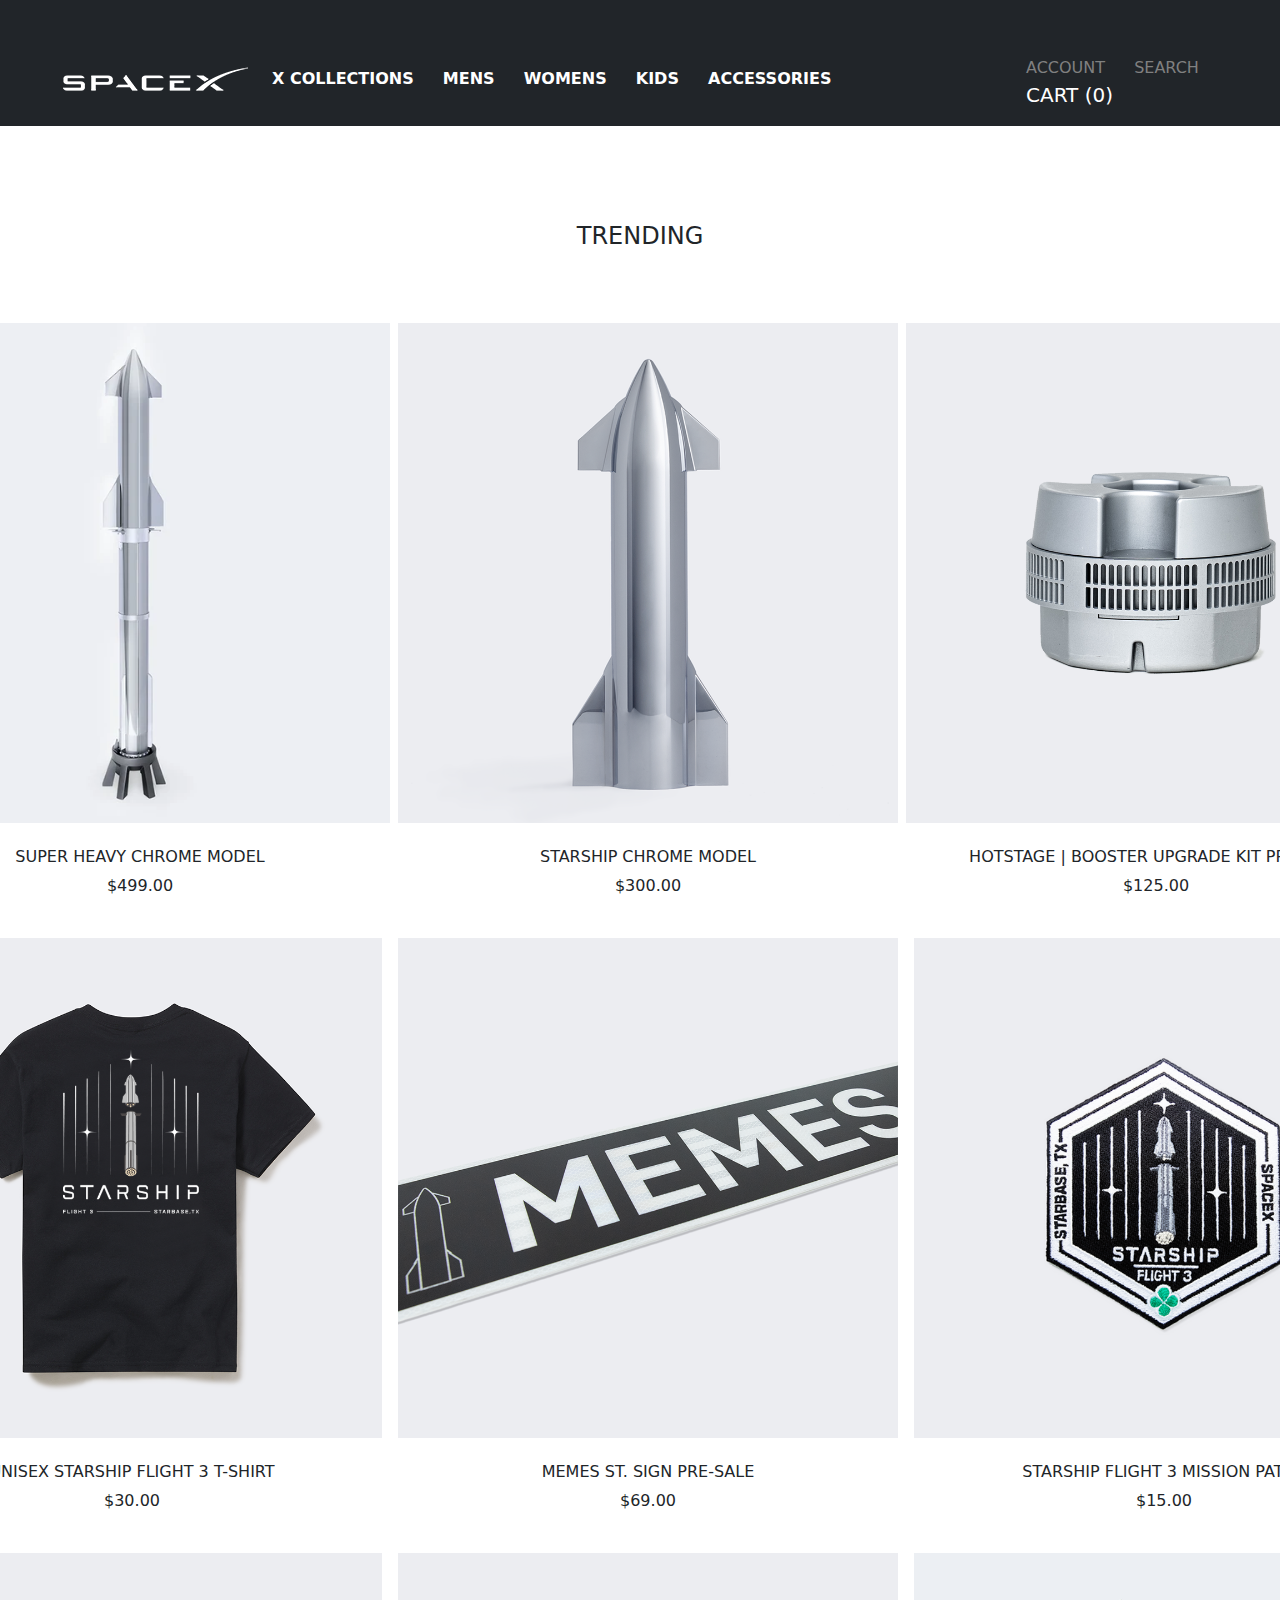
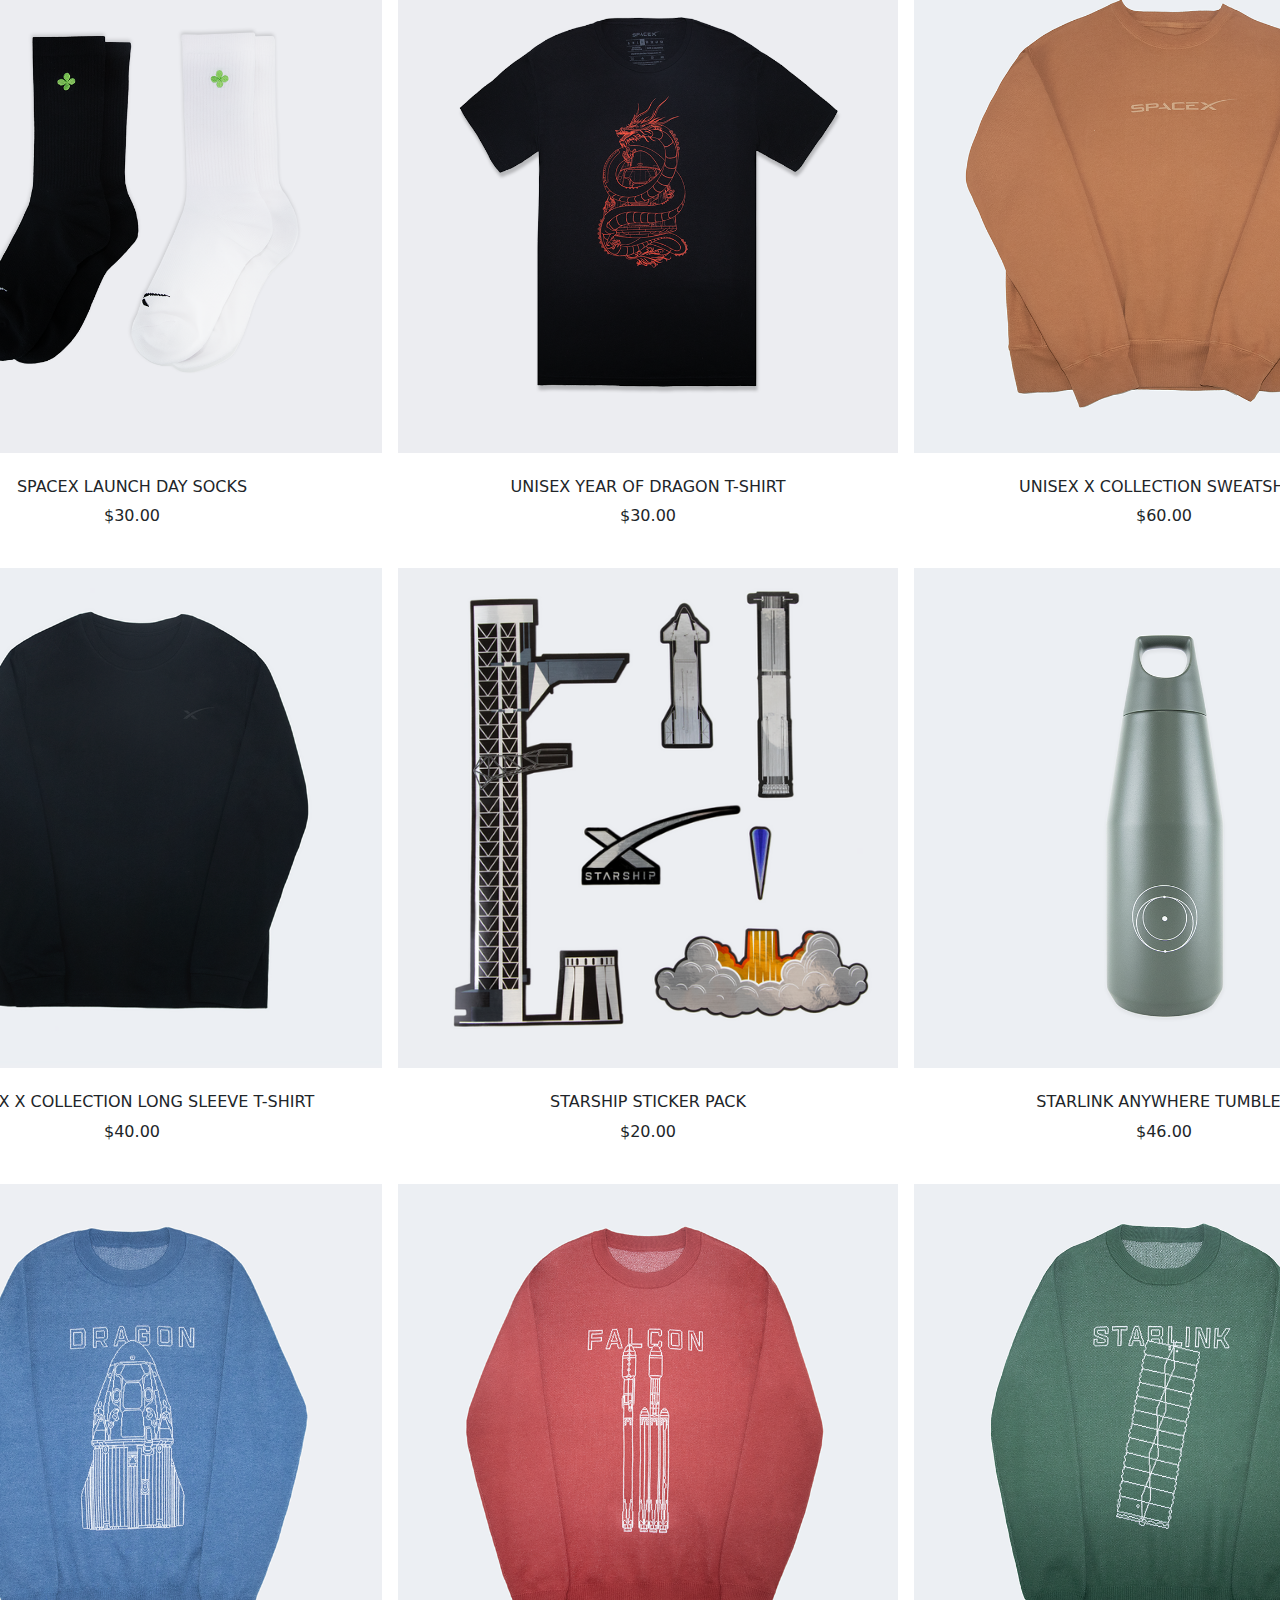
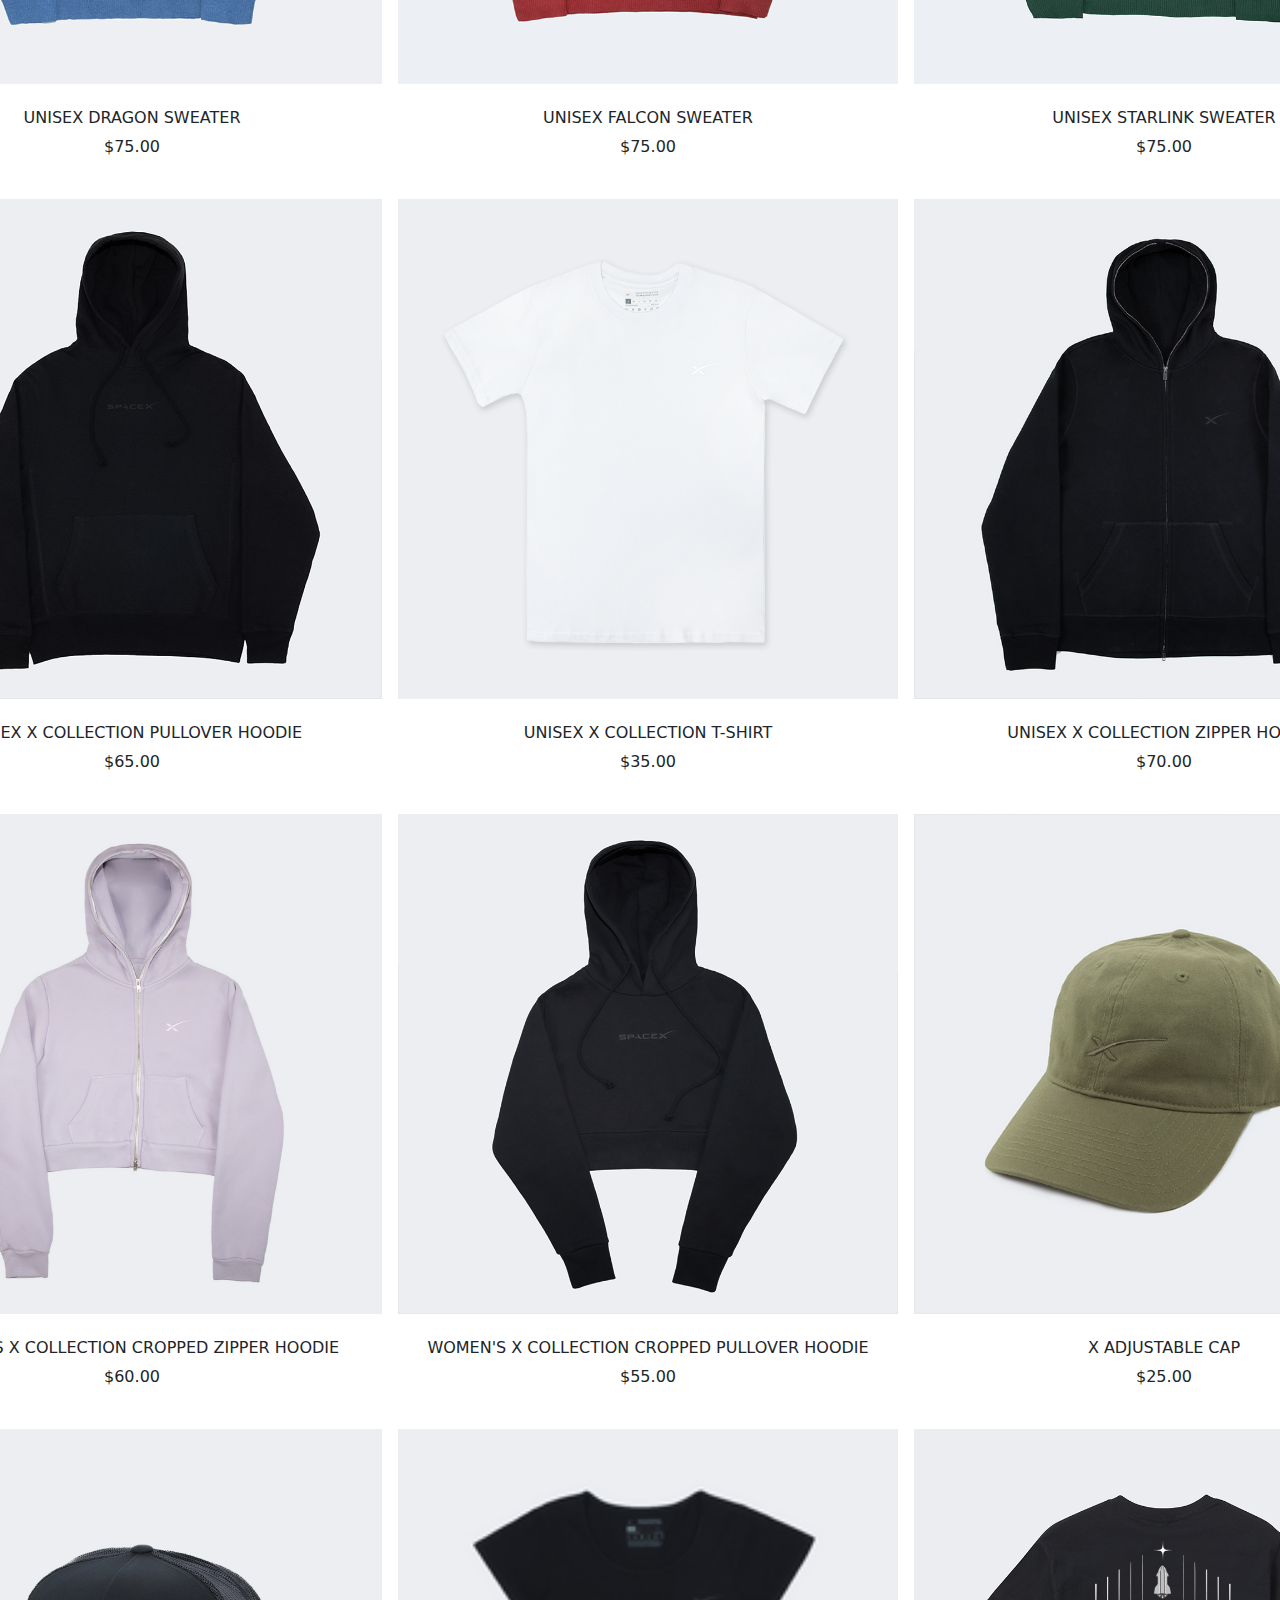
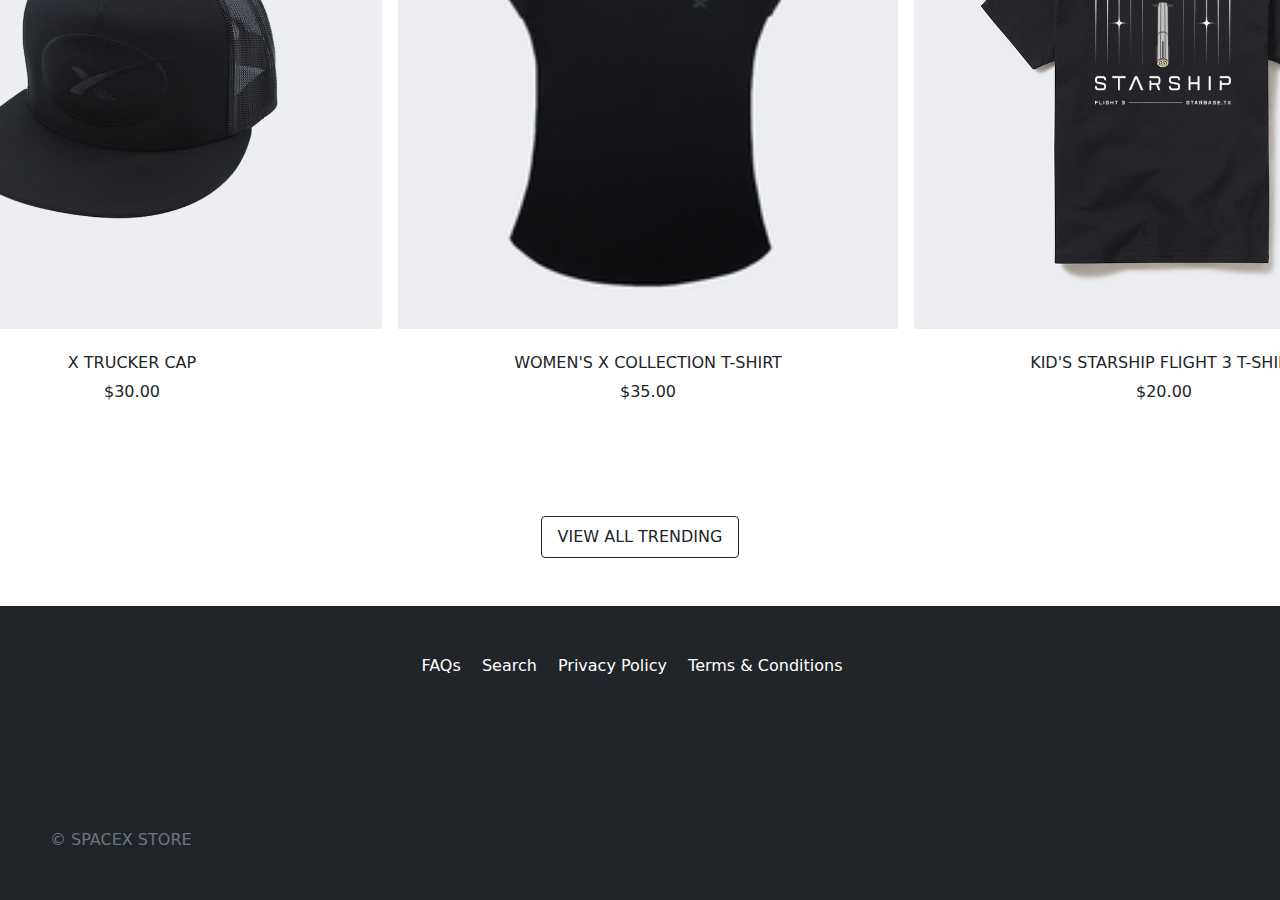
==== commit 2198d2cb: "version1" ====
--- a/index.html
+++ b/index.html
@@ -13,9 +13,30 @@
     <nav class="bg-dark gune">
         <div class=" border-bottom bg-dark "></div>
             <div class="  pt-2 pb-2 ps-2  d-flex align-items-center bg-dark  ">
-                <div class=" me-5 pe-2  "><img src="image/svgexport-6.svg" alt="" width="25px"></div>
-                <div class=" me-5  pe-4 "> <img src="image/SpaceX_logo_white_6eaf0441-42af-4396-974e-d6dc2f8ff45c_160x@2x.png" alt="" width="125px" class="ms-3 ps-3 "></div>
-                <div class="  "> <img src="image/svgexport-8.svg" alt="" width="17px"> <img src="image/svgexport-10.svg" alt="" width="32px" class="ps-3 "></div>
+                <div class=" me-5 pe-5  "><div id="myNav" class="overlay">
+                    <a href="javascript:void(0)" class="closebtn" onclick="closeNav()">&times;</a>
+                    <div class="overlay-content">
+                      <a href="#" class=" p-3 border-bottom  ">X COLLECTIONS</a>
+                      <a href="#" class=" p-3 border-bottom  ">MENS</a>
+                      <a href="#" class=" p-3 border-bottom  ">WOMENS</a>
+                      <a href="#" class=" p-3 border-bottom  ">KIDS</a>
+                      <a href="#" class=" p-3 border-bottom  ">ACCESSORIES</a>
+                      <a href="login.html" class="fw-light fs-6 ">account</a>
+                    </div>
+                  </div>
+                  <span style="font-size:30px;cursor:pointer" onclick="openNav()"><img src="image/svgexport-6.svg" alt="" width="25px"> </span>
+                  
+                  <script>
+                  function openNav() {
+                    document.getElementById("myNav").style.width = "50%";
+                  }
+                  
+                  function closeNav() {
+                    document.getElementById("myNav").style.width = "0%";
+                  }
+                  </script> </div>
+                <div class="  "> <img src="image/SpaceX_logo_white_6eaf0441-42af-4396-974e-d6dc2f8ff45c_160x@2x.png" alt="" width="125px" class="ms-2 ps-2 "></div>
+                <div class="  ms-5 ps-3  "> <img src="image/svgexport-8.svg" alt="" width="17px"> <img src="image/svgexport-10.svg" alt="" width="22px" class="ps-2 "></div>
             </div>
     </nav>
 
@@ -33,8 +54,8 @@
         
         </div>
         <div class="col-lg-3 col-12 border-3 border-danger ps-5 align-items-center pt-2  navlink2">
-            <a href="login.html"  class=" text-decoration-none text-secondary  fw-semibold  pe-4  "> ACCOUNT</a>
-            <a href="#"  class=" text-decoration-none text-secondary  fw-semibold pe-4  ">SEARCH</a>
+            <a href="login.html"  class=" nava1 text-decoration-none  fw-semibold  pe-4  "> ACCOUNT</a>
+            <a href="#"  class=" nava2 text-decoration-none   fw-semibold pe-4  ">SEARCH</a>
             <a href="#"  class="text-decoration-none text-white fw-semibold pe-4  fs-5"> CART (0)</a>
         </div>
        </div>
@@ -351,8 +372,8 @@
         
 </div>
 </div>
-    <footer class="bg-dark  container-fluid  mt-5 pb-5 ">
-        <div class="mt-5 pt-5 text-center last "><a href="#" class="text-white text-decoration-none pe-3">FAQs</a>
+    <footer class="bg-dark   mt-5 pb-5 ">
+        <div class="mt-5 pt-5 container-fluid text-center w-75 last "><a href="#" class="text-white text-decoration-none pe-3">FAQs</a>
             <a href="#" class="text-white text-decoration-none pe-3" >Search</a>
             <a href="#" class="text-white text-decoration-none pe-3" >Privacy Policy</a>
             <a href="#" class="text-white text-decoration-none pe-3">Terms & Conditions</a>
--- a/style.css
+++ b/style.css
@@ -359,7 +359,7 @@
   outline-color:grey ;
 }
 .put1>input{
-  width: 330px;
+  width: 400px;
 }
 .clod{
   display: none;
@@ -368,15 +368,81 @@
 .ton{
   overflow-x: hidden;
 }
-
-
-
-
+.nava1:hover{
+  color: white;
+}
+.nava1{
+  color: grey;
+}
+.nava2:hover{
+  color: white;
+}
+.nava2{
+  color: grey;
+}
+
+.overlay {
+  height: 100%;
+  width: 0;
+  position: fixed;
+  z-index: 1;
+  top: 0;
+  left: 0;
+  background-color: whitesmoke;
+  background-color: whitesmoke;
+  overflow-x: hidden;
+  transition: 0.5s;
+}
+
+.overlay-content {
+  position: relative;
+  top: 25%;
+  width: 100%;
+  text-align: center;
+  margin-top: 30px;
+}
+
+.overlay a {
+  padding: 8px;
+  text-decoration: none;
+  font-size: 36px;
+  color: #818181;
+  display: block;
+  transition: 0.3s;
+}
+
+.overlay a:hover, .overlay a:focus {
+  color: #f1f1f1;
+}
+
+.overlay .closebtn {
+  position: absolute;
+  top: 20px;
+  right: 45px;
+  font-size: 60px;
+}
+.close{
+  position: relative;
+  margin-left: 200px;
+  font-size: 13px;
+  text-decoration: none;
+  color: black;
+  font-weight: lighter;
+  top: -34px;
+}
 
 @media only screen and (max-width: 480px){
+  .overlay a {font-size: 20px}
+  .overlay .closebtn {
+  font-size: 40px;
+  top: 15px;
+  right: 35px;
+  }
   .clod{
     display: contents;
   }
+
+  
 
   
   .ton{
@@ -389,15 +455,15 @@
   
   .put1>input{
     width: 325px;
+    /* outline-style: 1px solid rgb(194, 193, 193); */
   }
   .two{
     text-align: center;
     margin-left: 0px;
   }
   .last{
-    width: 250px;
-    margin-left: 60px;
-    
+    margin-left: px;
+    /* padding-right: 50px; */
   }
   
   .crane{
